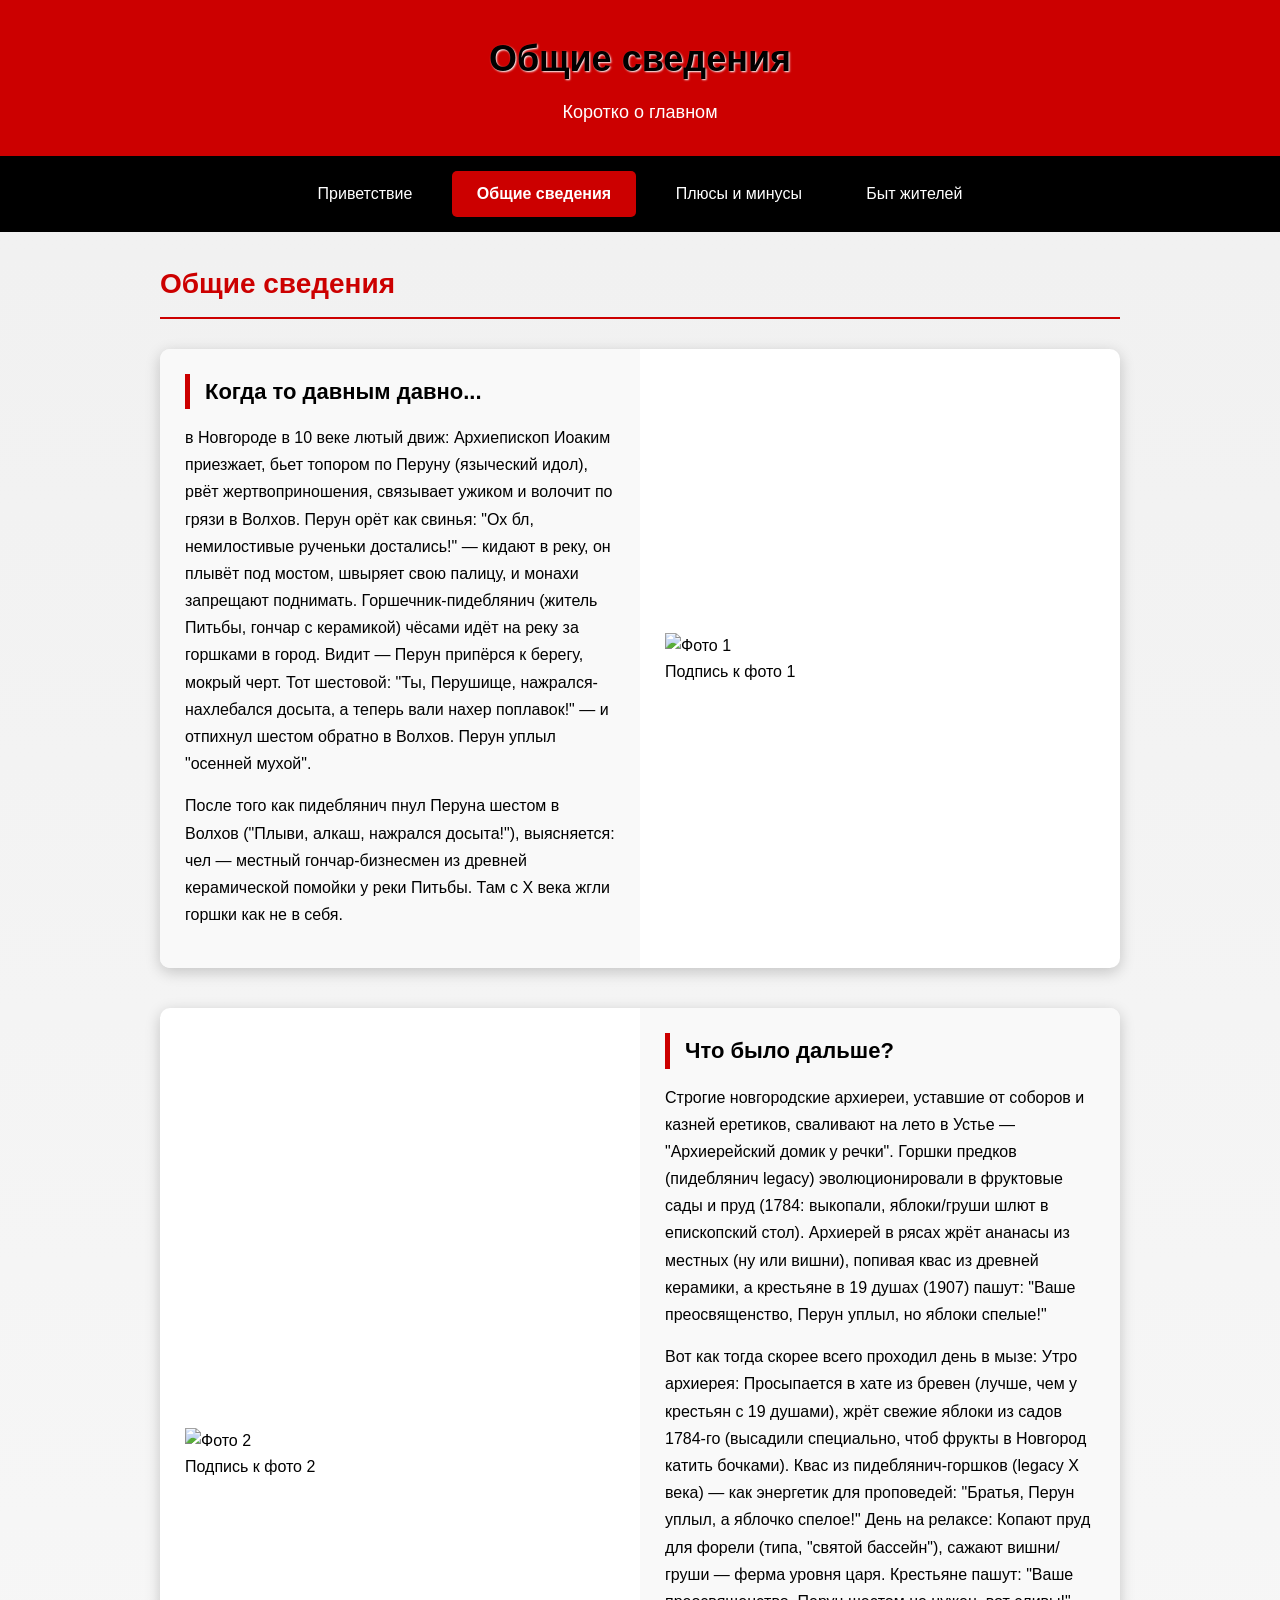
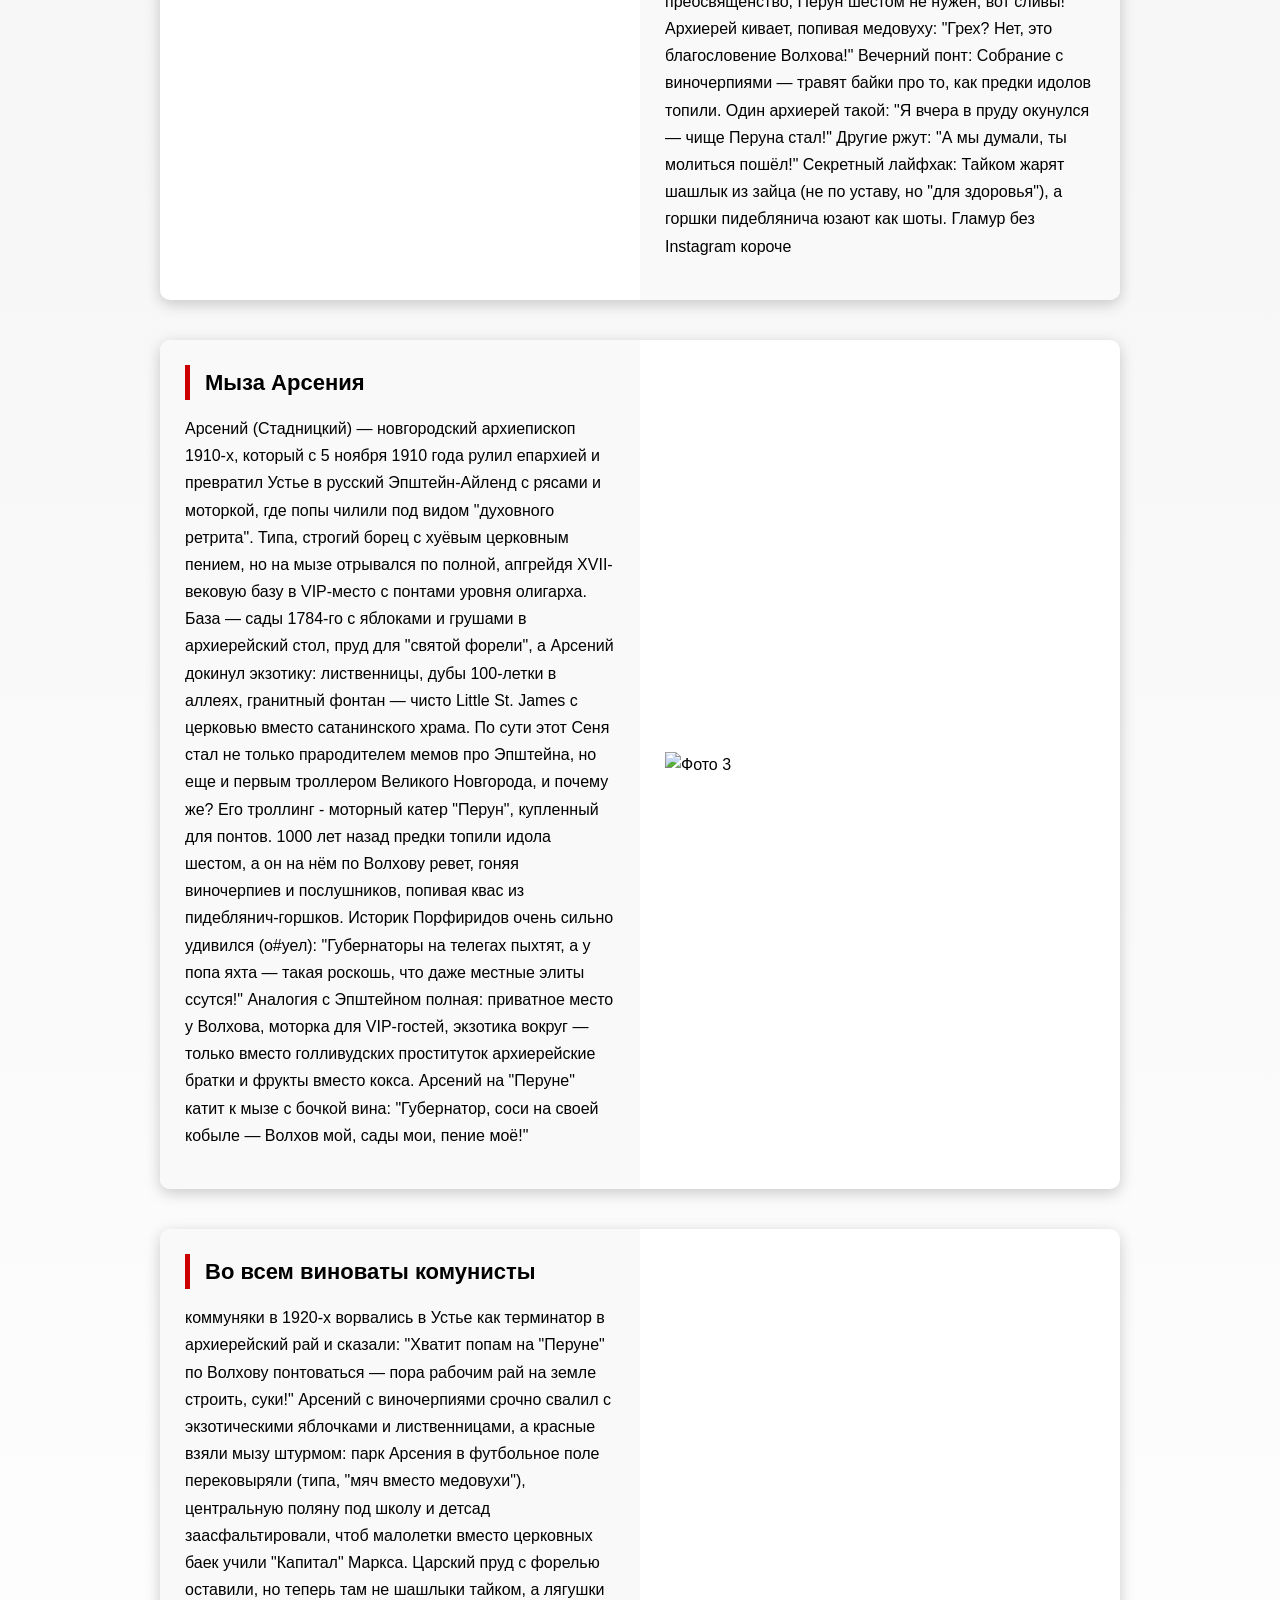
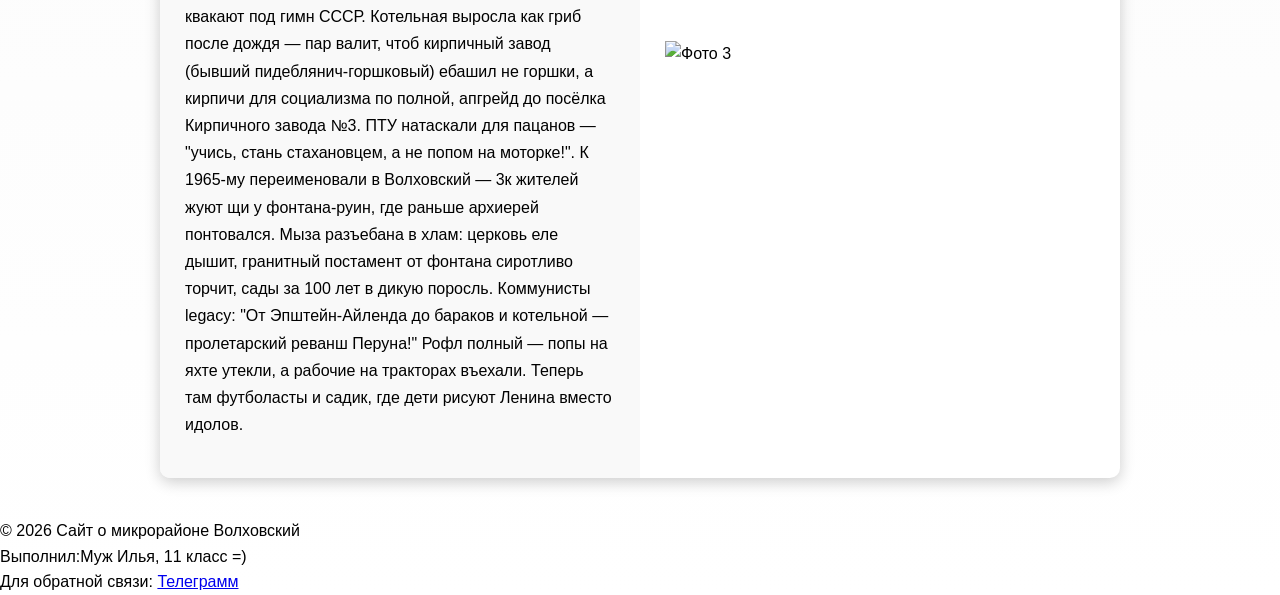
==== page1.html @ 18d4c879 "Update page1.html" ====
<!DOCTYPE html>
<html lang="ru">
<head>
    <meta charset="UTF-8">
    <title>Общие сведения</title>
    <link rel="stylesheet" href="style.css">
</head>
<body>

    <div class="header">
        <h1>Общие сведения</h1>
        <p>Коротко о главном</p>
    </div>


    <div class="nav-menu">
        <a href="index.html">Приветствие</a>
        <a href="page1.html" class="active">Общие сведения</a>
        <a href="page2.html">Плюсы и минусы</a>
        <a href="page3.html">Быт жителей</a>
    </div>

    <div class="content">
        <h2>Общие сведения</h2>
        

        <table class="content-table">
            <tr>
                <td class="text-cell">
                    <h3>Когда то давным давно...</h3>

                    <p>в Новгороде в 10 веке лютый движ: 
                        Архиепископ Иоаким приезжает, бьет топором по Перуну (языческий идол), рвёт жертвоприношения, связывает ужиком и волочит по грязи в Волхов. 
                        Перун орёт как свинья: "Ох бл, немилостивые рученьки достались!" — кидают в реку, он плывёт под мостом, швыряет свою палицу, и монахи запрещают поднимать.
                    
                        Горшечник-пидеблянич (житель Питьбы, гончар с керамикой) чёсами идёт на реку за горшками в город. 
                        Видит — Перун припёрся к берегу, мокрый черт. Тот шестовой: "Ты, Перушище, нажрался-нахлебался досыта, а теперь вали нахер поплавок!" — и отпихнул шестом обратно в Волхов. 
                        Перун уплыл "осенней мухой".</p>
                    
                    <p>После того как пидеблянич пнул Перуна шестом в Волхов ("Плыви, алкаш, нажрался досыта!"), выясняется: чел — местный гончар-бизнесмен из древней керамической помойки у реки Питьбы. 
                        Там с X века жгли горшки как не в себя.</p>
                </td>
                <td class="image-cell">
               
                    <img src="https://via.placeholder.com/400x300" alt="Фото 1">
                    <p class="photo-caption">Подпись к фото 1</p>
                </td>
            </tr>
        </table>

        <table class="content-table">
            <tr>
                <td class="image-cell">
                    <img src="https://via.placeholder.com/400x300" alt="Фото 2">
                    <p class="photo-caption">Подпись к фото 2</p>
                </td>
                <td class="text-cell">
                    <h3>Что было дальше?</h3>
                    <p> Строгие новгородские архиереи, уставшие от соборов и казней еретиков, сваливают на лето в Устье — "Архиерейский домик у речки". 
                        Горшки предков (пидеблянич legacy) эволюционировали в фруктовые сады и пруд (1784: выкопали, яблоки/груши шлют в епископский стол). 
                        Архиерей в рясах жрёт ананасы из местных (ну или вишни), попивая квас из древней керамики, а крестьяне в 19 душах (1907) пашут: "Ваше преосвященство, Перун уплыл, но яблоки спелые!"</p>
                    
                    <p>Вот как тогда скорее всего проходил день в мызе:
                    Утро архиерея: Просыпается в хате из бревен (лучше, чем у крестьян с 19 душами), жрёт свежие яблоки из садов 1784-го (высадили специально, чтоб фрукты в Новгород катить бочками). Квас из пидеблянич-горшков (legacy X века) — как энергетик для проповедей: "Братья, Перун уплыл, а яблочко спелое!"

                    День на релаксе: Копают пруд для форели (типа, "святой бассейн"), сажают вишни/груши — ферма уровня царя. Крестьяне пашут: "Ваше преосвященство, Перун шестом не нужен, вот сливы!" Архиерей кивает, попивая медовуху: "Грех? Нет, это благословение Волхова!"

                    Вечерний понт: Собрание с виночерпиями — травят байки про то, как предки идолов топили. Один архиерей такой: "Я вчера в пруду окунулся — чище Перуна стал!" Другие ржут: "А мы думали, ты молиться пошёл!"

                    Секретный лайфхак: Тайком жарят шашлык из зайца (не по уставу, но "для здоровья"), а горшки пидеблянича юзают как шоты. Гламур без Instagram короче</p>
                </td>
            </tr>
        </table>

        <table class="content-table">
            <tr>
                <td class="text-cell">
                    <h3>Мыза Арсения</h3>
                    <p>Арсений (Стадницкий) — новгородский архиепископ 1910-х, который с 5 ноября 1910 года рулил епархией и превратил Устье в русский Эпштейн-Айленд с рясами и моторкой, где попы чилили под видом "духовного ретрита".
                     Типа, строгий борец с хуёвым церковным пением, но на мызе отрывался по полной, апгрейдя XVII-вековую базу в VIP-место с понтами уровня олигарха. 
                        
                    База — сады 1784-го с яблоками и грушами в архиерейский стол, пруд для "святой форели", а Арсений докинул экзотику: лиственницы, дубы 100-летки в аллеях, гранитный фонтан — чисто Little St. James с церковью вместо сатанинского храма.

                    По сути этот Сеня стал не только прародителем мемов про Эпштейна, но еще и первым троллером Великого Новгорода, и почему же?
                        Его троллинг - моторный катер "Перун", купленный для понтов.
                        1000 лет назад предки топили идола шестом, а он на нём по Волхову ревет, гоняя виночерпиев и послушников, попивая квас из пидеблянич-горшков. 
                        Историк Порфиридов очень сильно удивился (о#уел): "Губернаторы на телегах пыхтят, а у попа яхта — такая роскошь, что даже местные элиты ссутся!"

                        Аналогия с Эпштейном полная: приватное место у Волхова, моторка для VIP-гостей, экзотика вокруг — только вместо голливудских проституток архиерейские братки и фрукты вместо кокса. 
                        Арсений на "Перуне" катит к мызе с бочкой вина: "Губернатор, соси на своей кобыле — Волхов мой, сады мои, пение моё!" 
                    </p>
                </td>
                <td class="image-cell">
                    <img src="https://via.placeholder.com/400x300" alt="Фото 3">
                </td>
            </tr>
        </table>

         <table class="content-table">
            <tr>
                <td class="text-cell">
                    <h3>Во всем виноваты комунисты</h3>
                    <p> коммуняки в 1920-х ворвались в Устье как терминатор в архиерейский рай и сказали: "Хватит попам на "Перуне" по Волхову понтоваться — пора рабочим рай на земле строить, суки!"
                        Арсений с виночерпиями срочно свалил с экзотическими яблочками и лиственницами, а красные взяли мызу штурмом: парк Арсения в футбольное поле перековыряли (типа, "мяч вместо медовухи"), центральную поляну под школу и детсад заасфальтировали, чтоб малолетки вместо церковных баек учили "Капитал" Маркса. 
                        Царский пруд с форелью оставили, но теперь там не шашлыки тайком, а лягушки квакают под гимн СССР. Котельная выросла как гриб после дождя — пар валит, чтоб кирпичный завод (бывший пидеблянич-горшковый) ебашил не горшки, а кирпичи для социализма по полной, апгрейд до посёлка Кирпичного завода №3. ПТУ натаскали для пацанов — "учись, стань стахановцем, а не попом на моторке!". 
                        К 1965-му переименовали в Волховский — 3к жителей жуют щи у фонтана-руин, где раньше архиерей понтовался.
                        Мыза разъебана в хлам: церковь еле дышит, гранитный постамент от фонтана сиротливо торчит, сады за 100 лет в дикую поросль. Коммунисты legacy: "От Эпштейн-Айленда до бараков и котельной — пролетарский реванш Перуна!" Рофл полный — попы на яхте утекли, а рабочие на тракторах въехали. Теперь там футболасты и садик, где дети рисуют Ленина вместо идолов. </p>
                </td>
                <td class="image-cell">
                    <img src="https://via.placeholder.com/400x300" alt="Фото 3">
                </td>
            </tr>
        </table>
    </div>

    <div class="footer">
        <p>© 2026 Сайт о микрорайоне Волховский</p>
        <p>Выполнил:Муж Илья, 11 класс =)</p>
        <p>Для обратной связи: <a href=http://t.me/thugcaine53> Телеграмм </a></p>
    </div>
</body>
</html>
---- style.css ----
* {
    margin: 0;
    padding: 0;
    box-sizing: border-box;
}

body {
    font-family: Arial, sans-serif;
    line-height: 1.6;

    background: linear-gradient(to bottom, #f0f0f0, #ffffff);
    color: #000000; 
}


.header {
    background: #cc0000; 
    color: #ffffff; 
    text-align: center;
    padding: 30px 20px;
    box-shadow: 0 2px 10px rgba(0, 0, 0, 0.3);
}

.header h1 {
    color: #000000; 
    font-size: 36px;
    margin-bottom: 10px;
    text-shadow: 1px 1px 2px #ffffff;
}

.header p {
    color: #ffffff; 
    font-size: 18px;
}


.nav-menu {
    background: #000000; 
    text-align: center;
    padding: 15px 0;
    position: sticky;
    top: 0;
    z-index: 100;
}

.nav-menu a {
    color: #ffffff; 
    text-decoration: none;
    padding: 10px 25px;
    margin: 0 5px;
    border-radius: 5px;
    transition: 0.3s;
    display: inline-block;
}

.nav-menu a:hover {
    background: #cc0000; 
}

.nav-menu a.active {
    background: #cc0000; 
    color: #ffffff;
    font-weight: bold;
}


.content {
    max-width: 1000px;
    margin: 30px auto;
    padding: 0 20px;
}

.content h2 {
    color: #cc0000; 
    margin-bottom: 30px;
    border-bottom: 2px solid #cc0000; 
    padding-bottom: 10px;
    font-size: 28px;
}


.content-table {
    width: 100%;
    border-collapse: collapse;
    margin-bottom: 40px;
    background: #ffffff; 
    border-radius: 10px;
    overflow: hidden;
    box-shadow: 0 4px 15px rgba(0, 0, 0, 0.2);
}

.content-table td {
    padding: 25px;
    vertical-align: middle;
}

.text-cell {
    width: 50%;
    background: #f9f9f9; 
}

.text-cell h3 {
    color: #000000; 
    margin-bottom: 15px;
    font-size: 22px;
    border-left: 5px solid #cc0000; 
    padding-left: 15px;
}

.text-cell p {
    margin-bottom: 15px;
    line-height: 1.7;
    color: #000000;
}

.text-cell ul {
    margin-left: 25px;
    margin-top: 10px;
}

.text-cell li {
    margin-bottom: 8px;
    color: #000000;
}

.text-cell a {
    color: #cc0000; 
    text-decoration: none;
    font-weight: bold;
}

.text-cell a:hover {
    text-decoration: underline;
    color: #990000; 

.image-cell {
    width: 50%;
    text-align: center;
    background: #ffffff;
}

.image-cell img {
    max-width: 100%;
    height: auto;
    border-radius: 8px;
    box-shadow: 0 4px 10px rgba(0, 0, 0, 0.3);
    border: 2px solid #cc0000; 
}

.photo-caption {
    margin-top: 10px;
    font-style: italic;
    color: #333333; 
    font-size: 14px;
}

.footer {
    background: #000000; 
    color: #ffffff; 
    text-align: center;
    padding: 25px;
    margin-top: 50px;
}

.footer p {
    margin: 5px 0;
    opacity: 0.9;
}

.button {
    display: inline-block;
    background: #cc0000;
    color: #ffffff;
    padding: 10px 20px;
    border-radius: 5px;
    text-decoration: none;
    border: 2px solid #cc0000;
}

.button:hover {
    background: #990000;
    border-color: #990000;
}

@media (max-width: 768px) {
    .content-table, 
    .content-table tr, 
    .content-table td {
        display: block;
        width: 100%;
    }
    
    .text-cell, .image-cell {
        width: 100%;
    }
    
    .nav-menu a {
        display: block;
        margin: 5px 0;
    }
    
    .header h1 {
        font-size: 28px;
    }
}
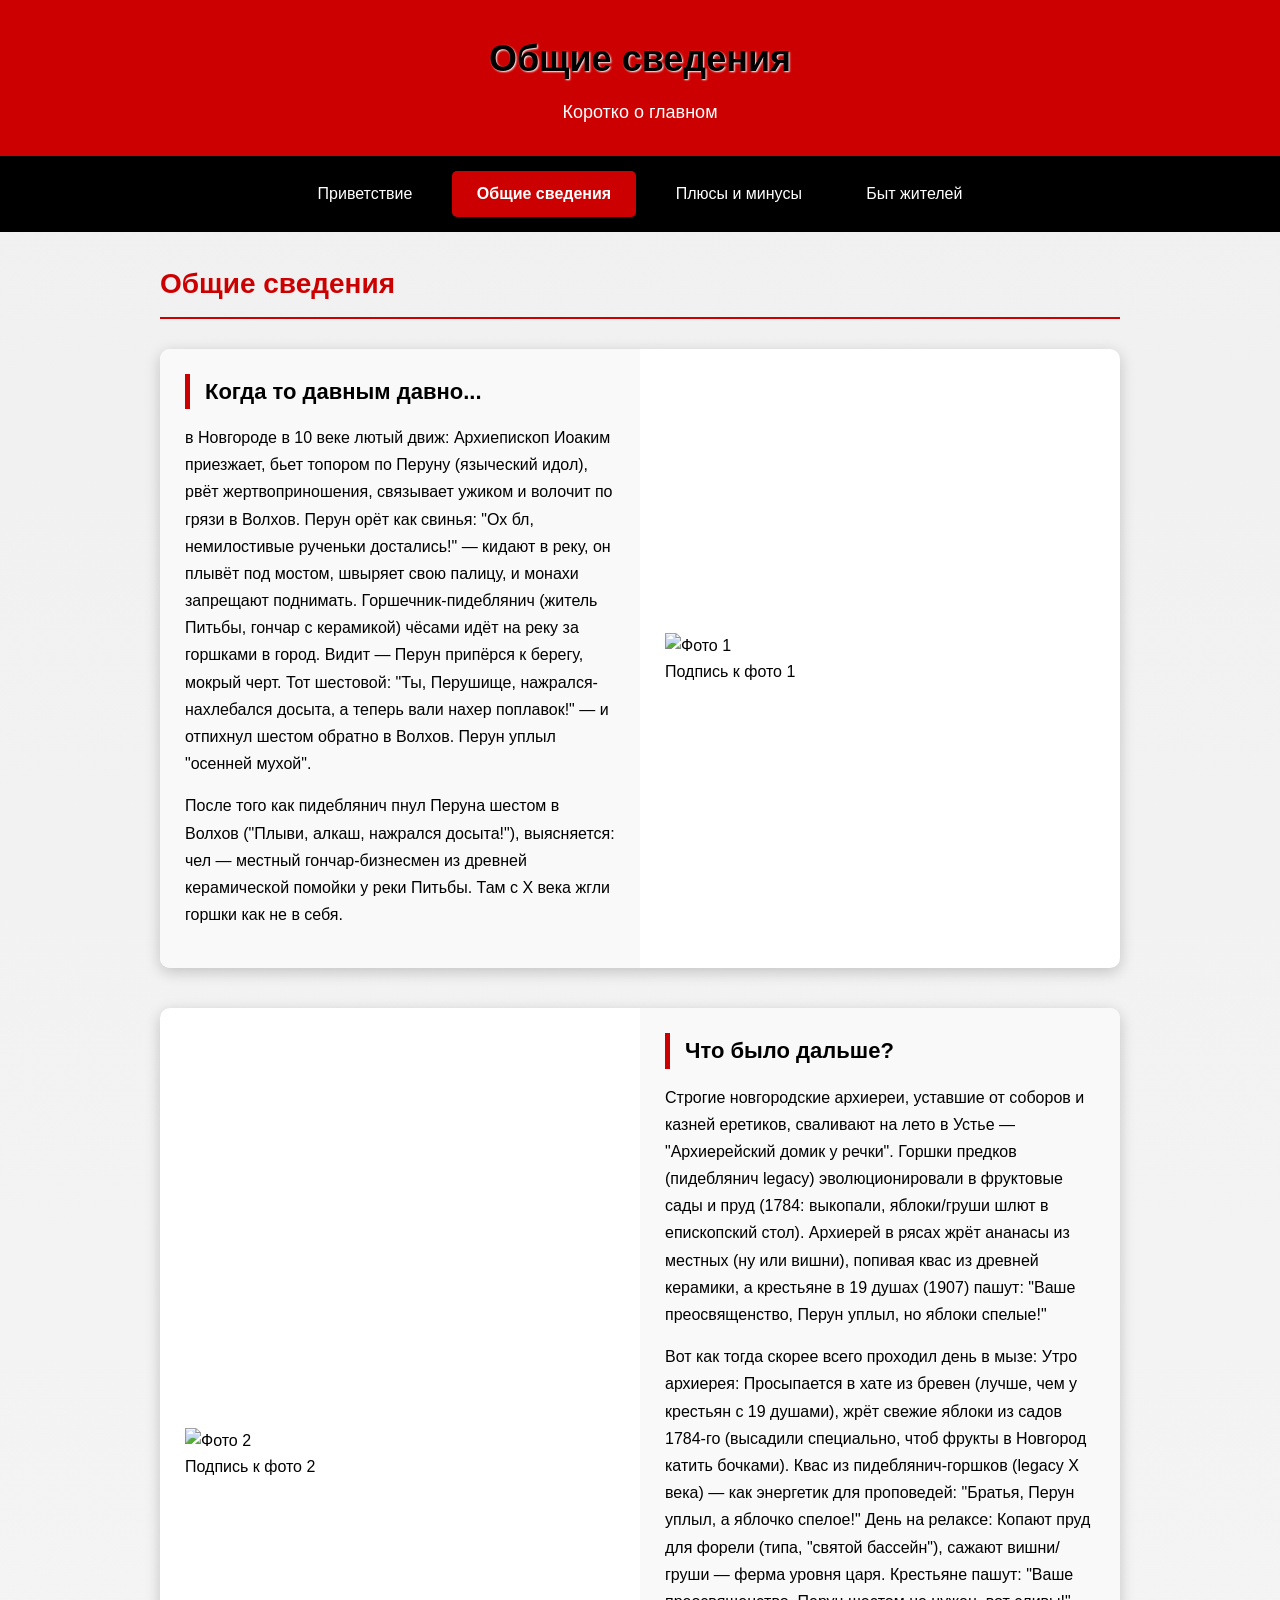
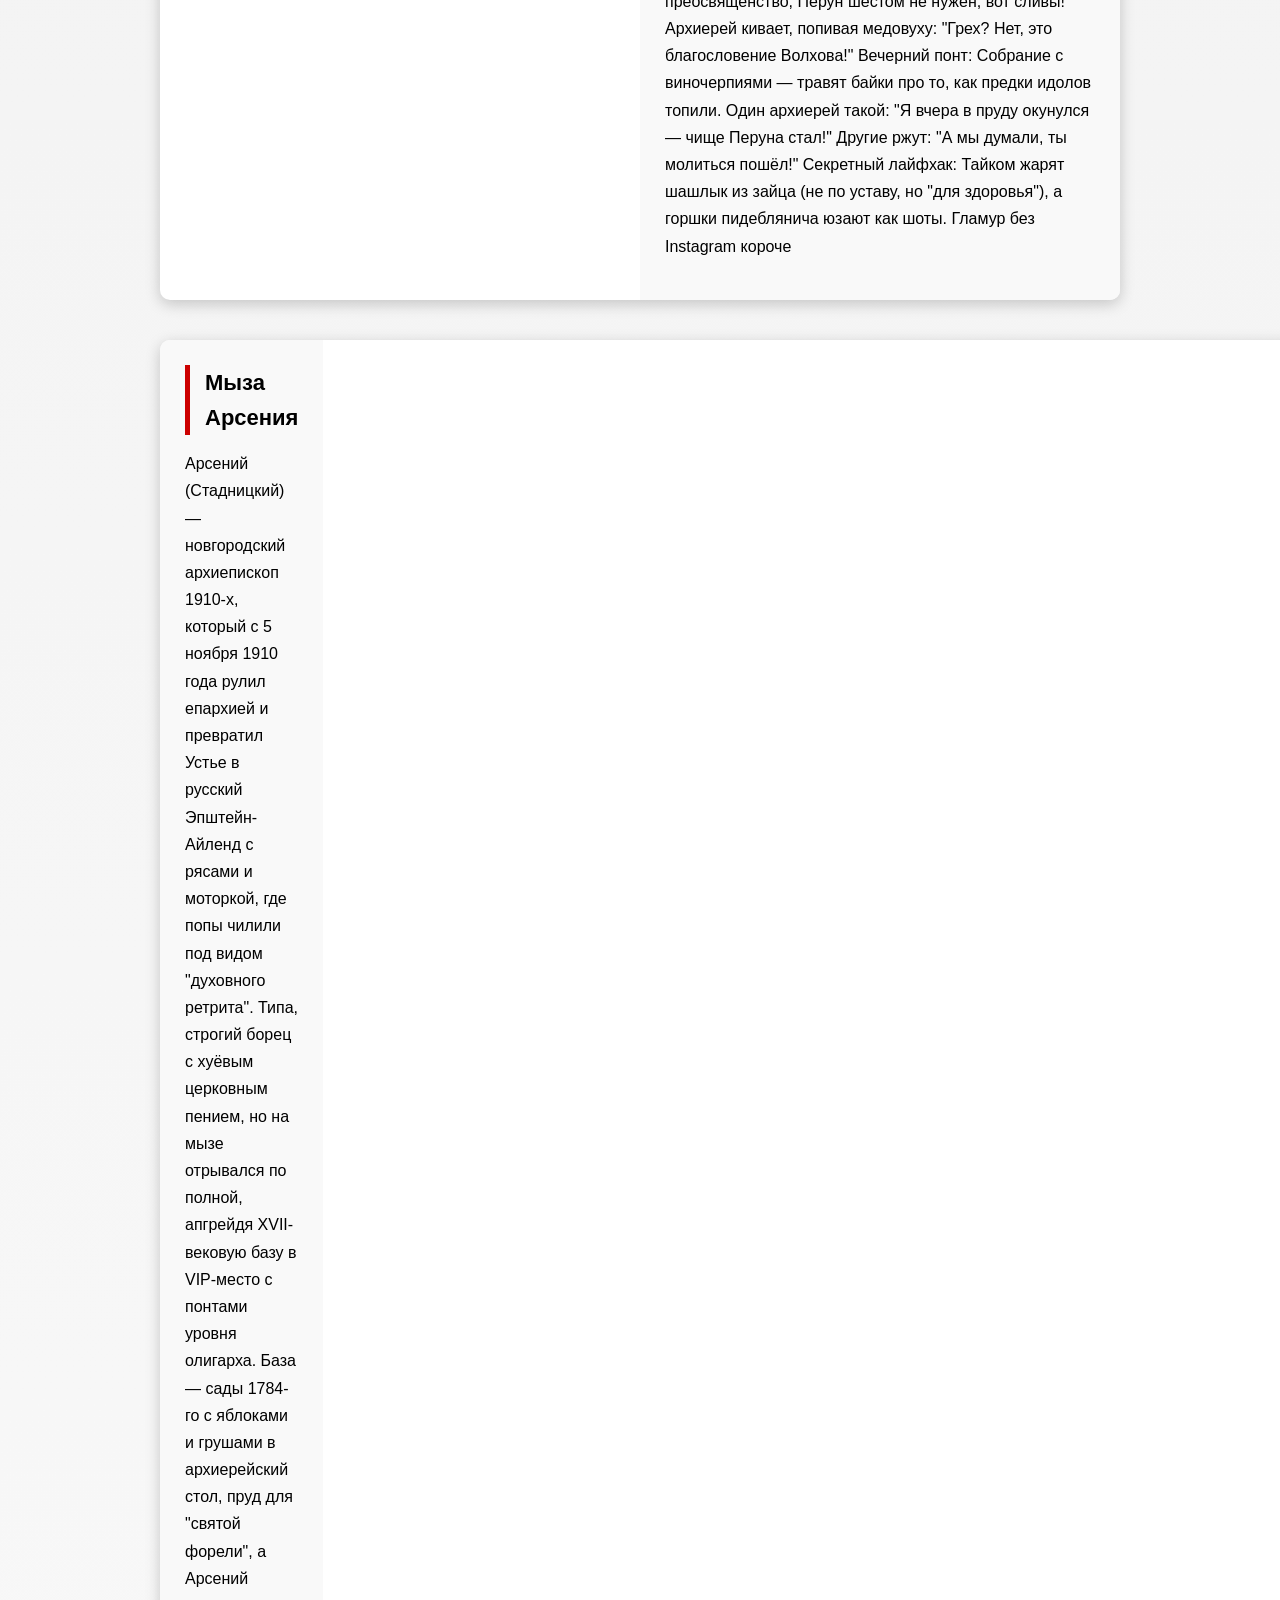
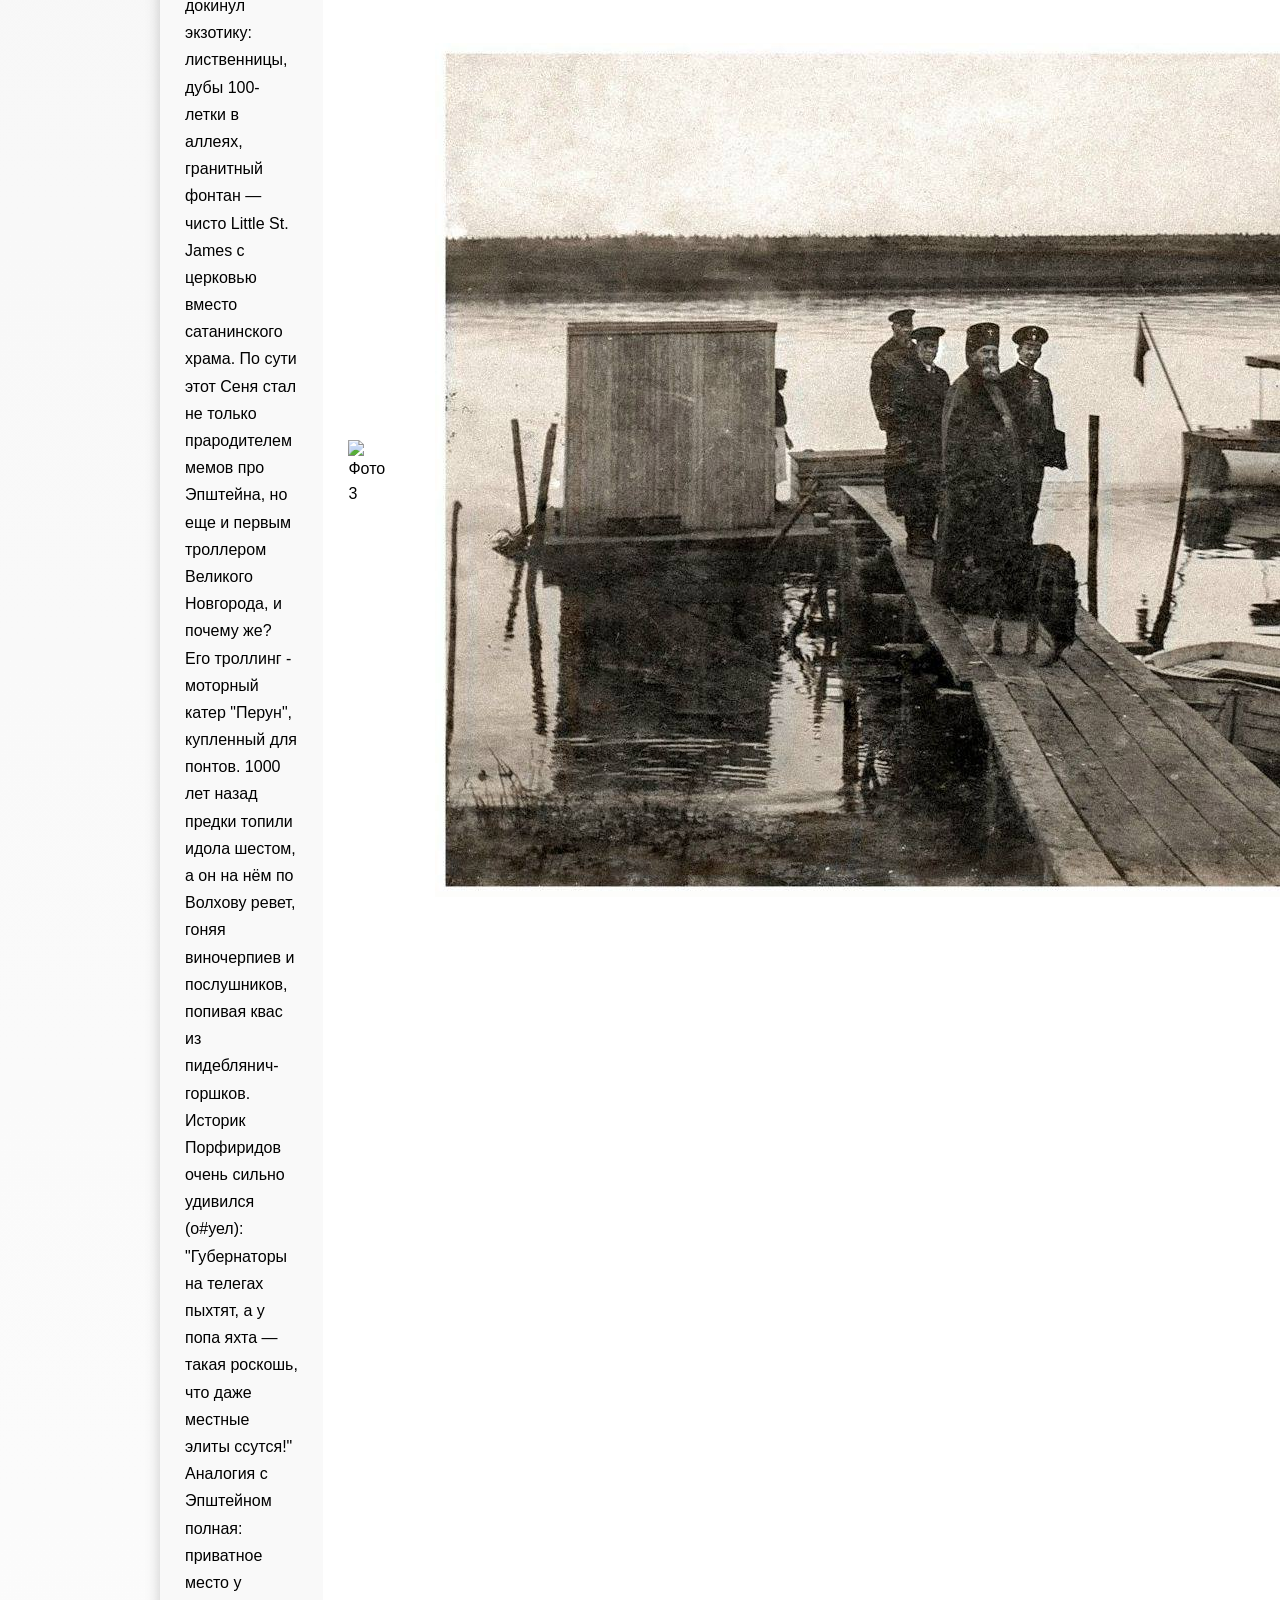
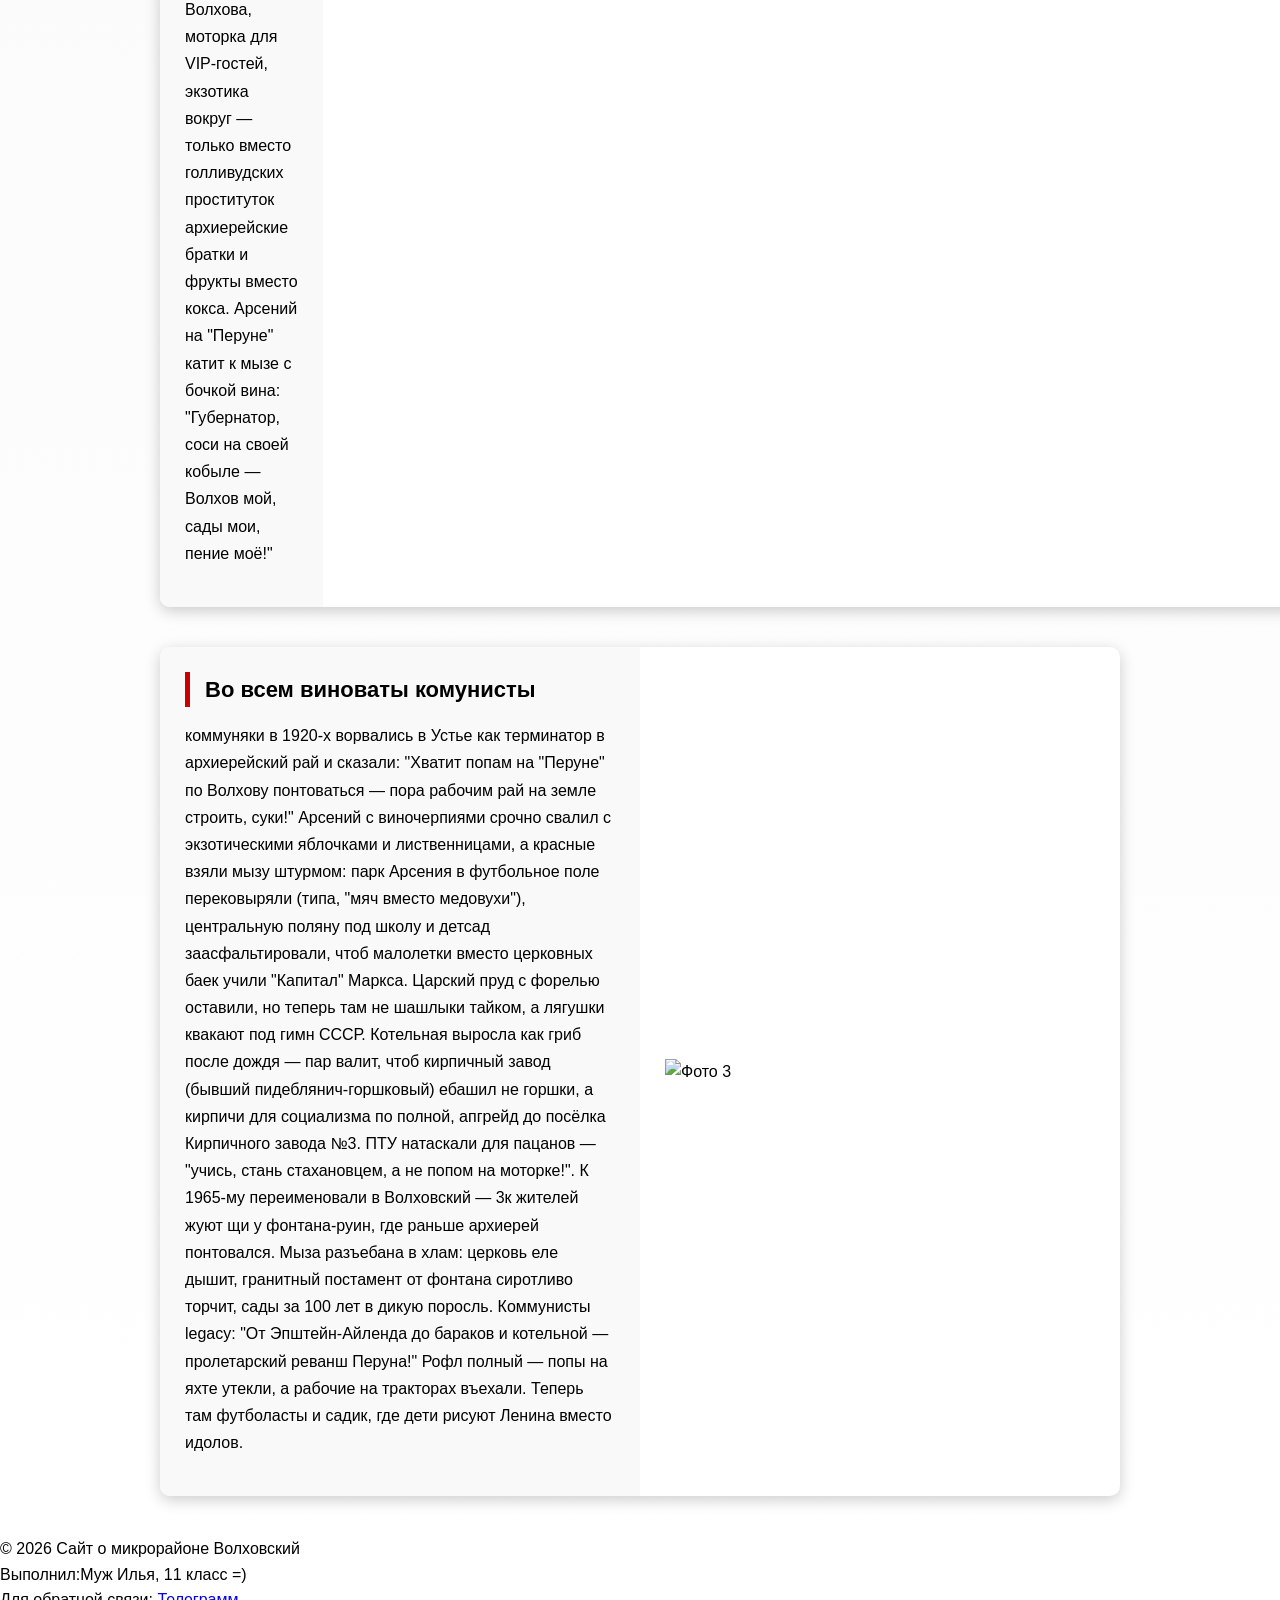
==== commit e1bad736: "Update page1.html" ====
--- a/page1.html
+++ b/page1.html
@@ -91,7 +91,11 @@
                     </p>
                 </td>
                 <td class="image-cell">
-                    <img src="https://via.placeholder.com/400x300" alt="Фото 3">
+                    <img src="govno/boat.jpg" alt="Фото 3">
+                </td>
+
+                <td class="image-cell">
+                    <img src="images/boat.jpg" alt="Фото 3">
                 </td>
             </tr>
         </table>
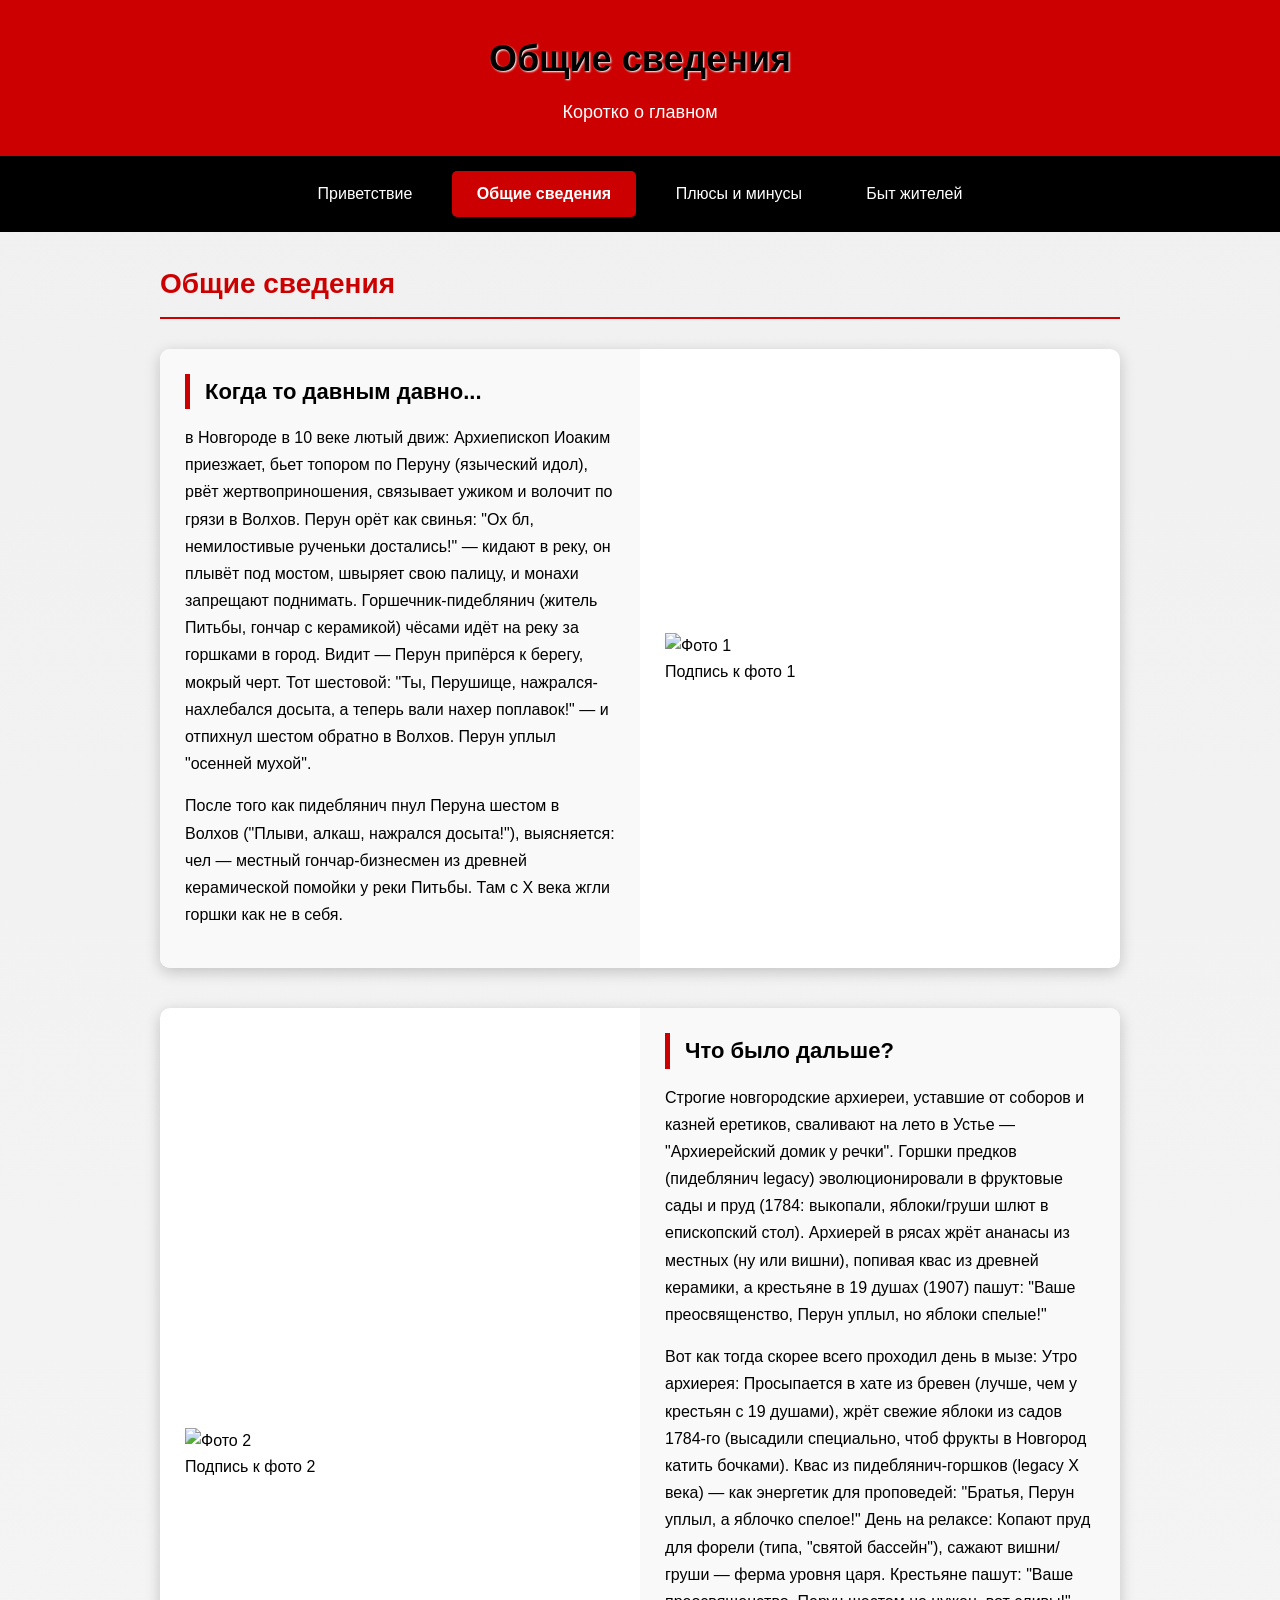
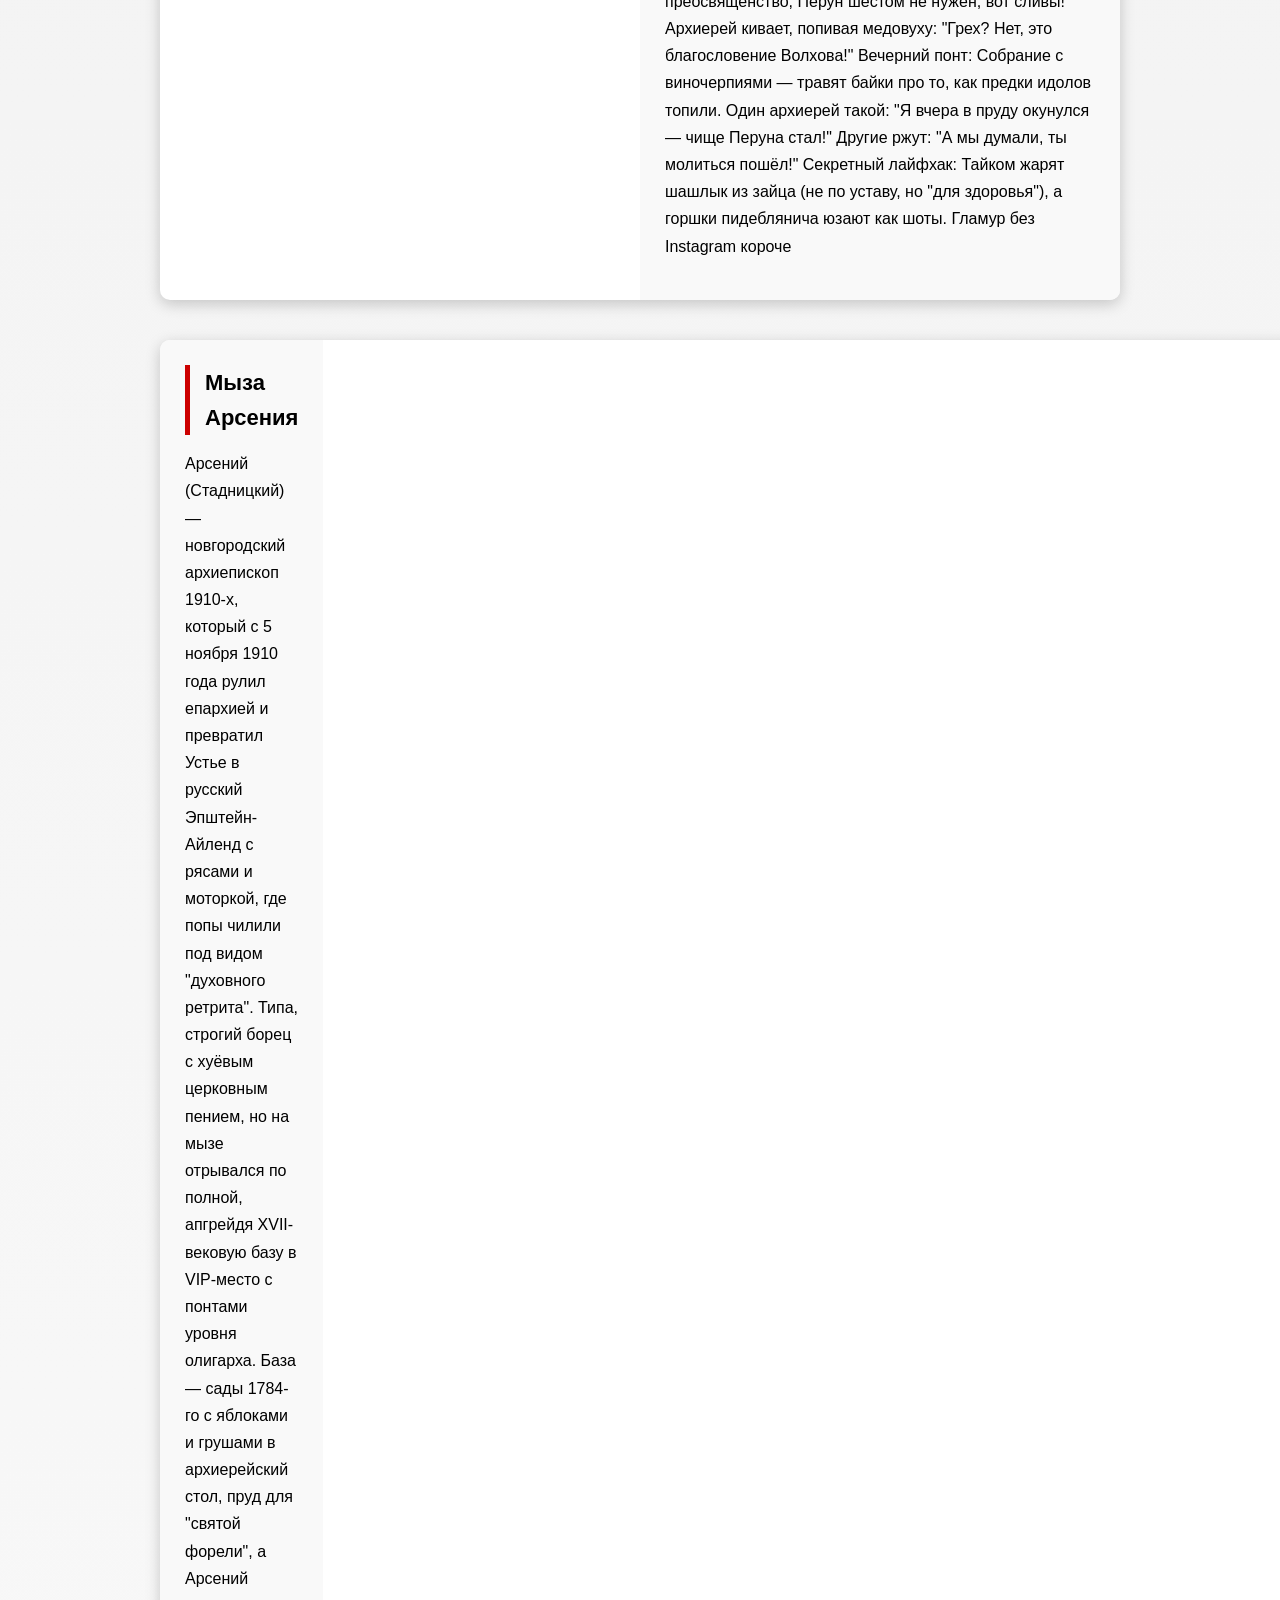
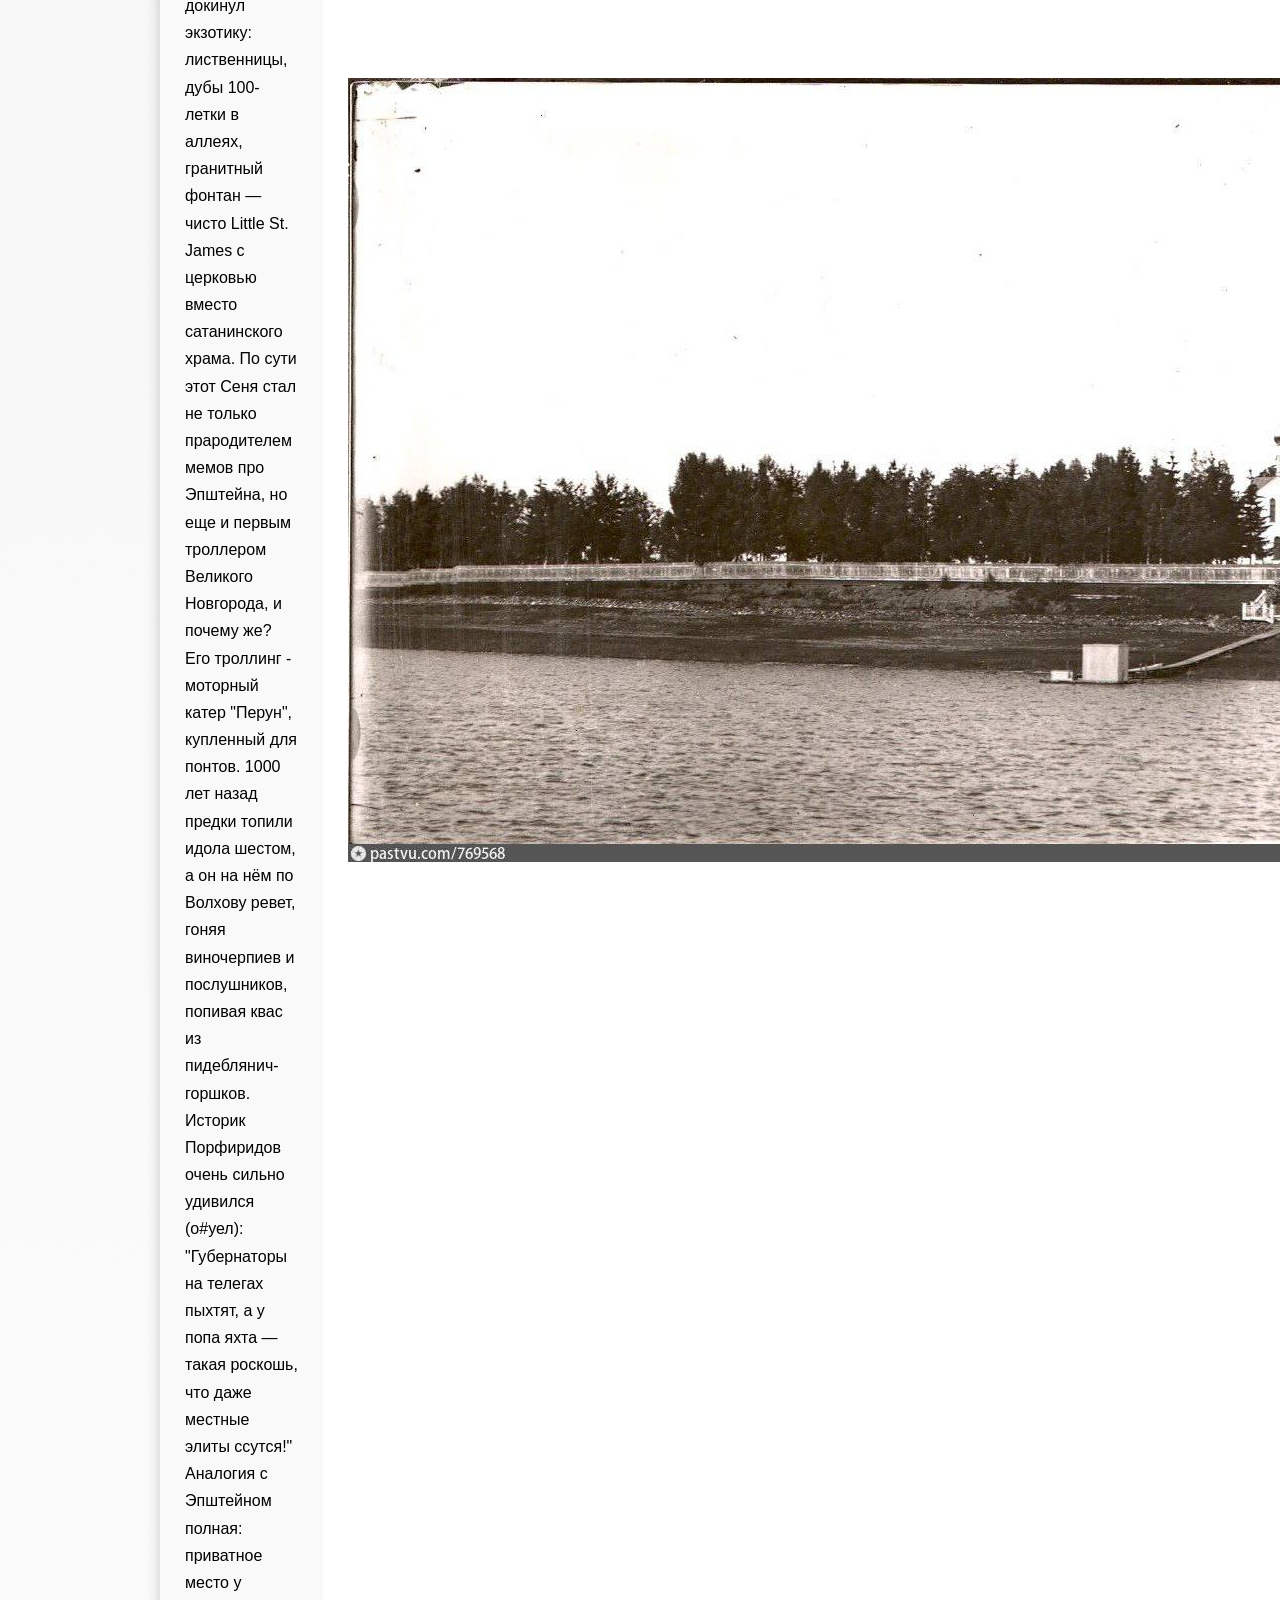
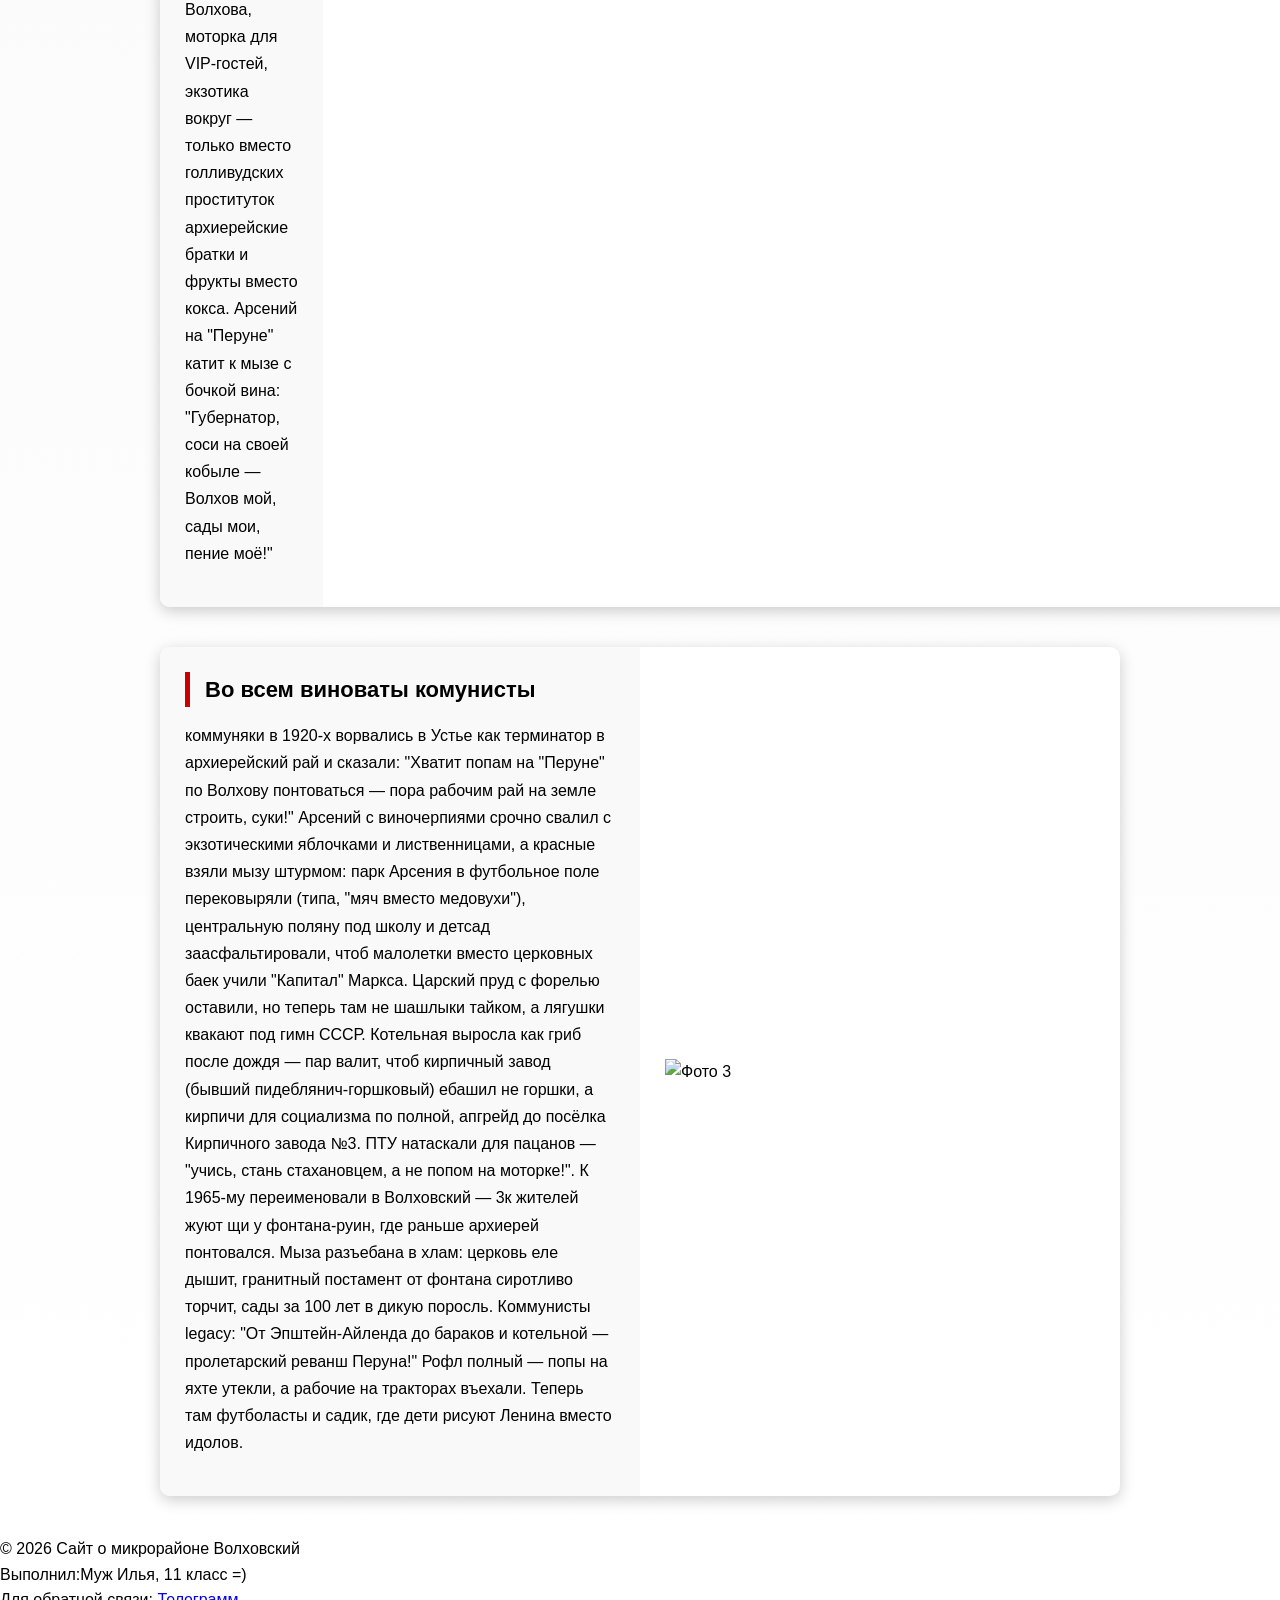
==== commit 31082905: "Update page1.html" ====
--- a/page1.html
+++ b/page1.html
@@ -91,7 +91,7 @@
                     </p>
                 </td>
                 <td class="image-cell">
-                    <img src="govno/boat.jpg" alt="Фото 3">
+                    <img src="images/govno.jpg" alt="Фото 3">
                 </td>
 
                 <td class="image-cell">
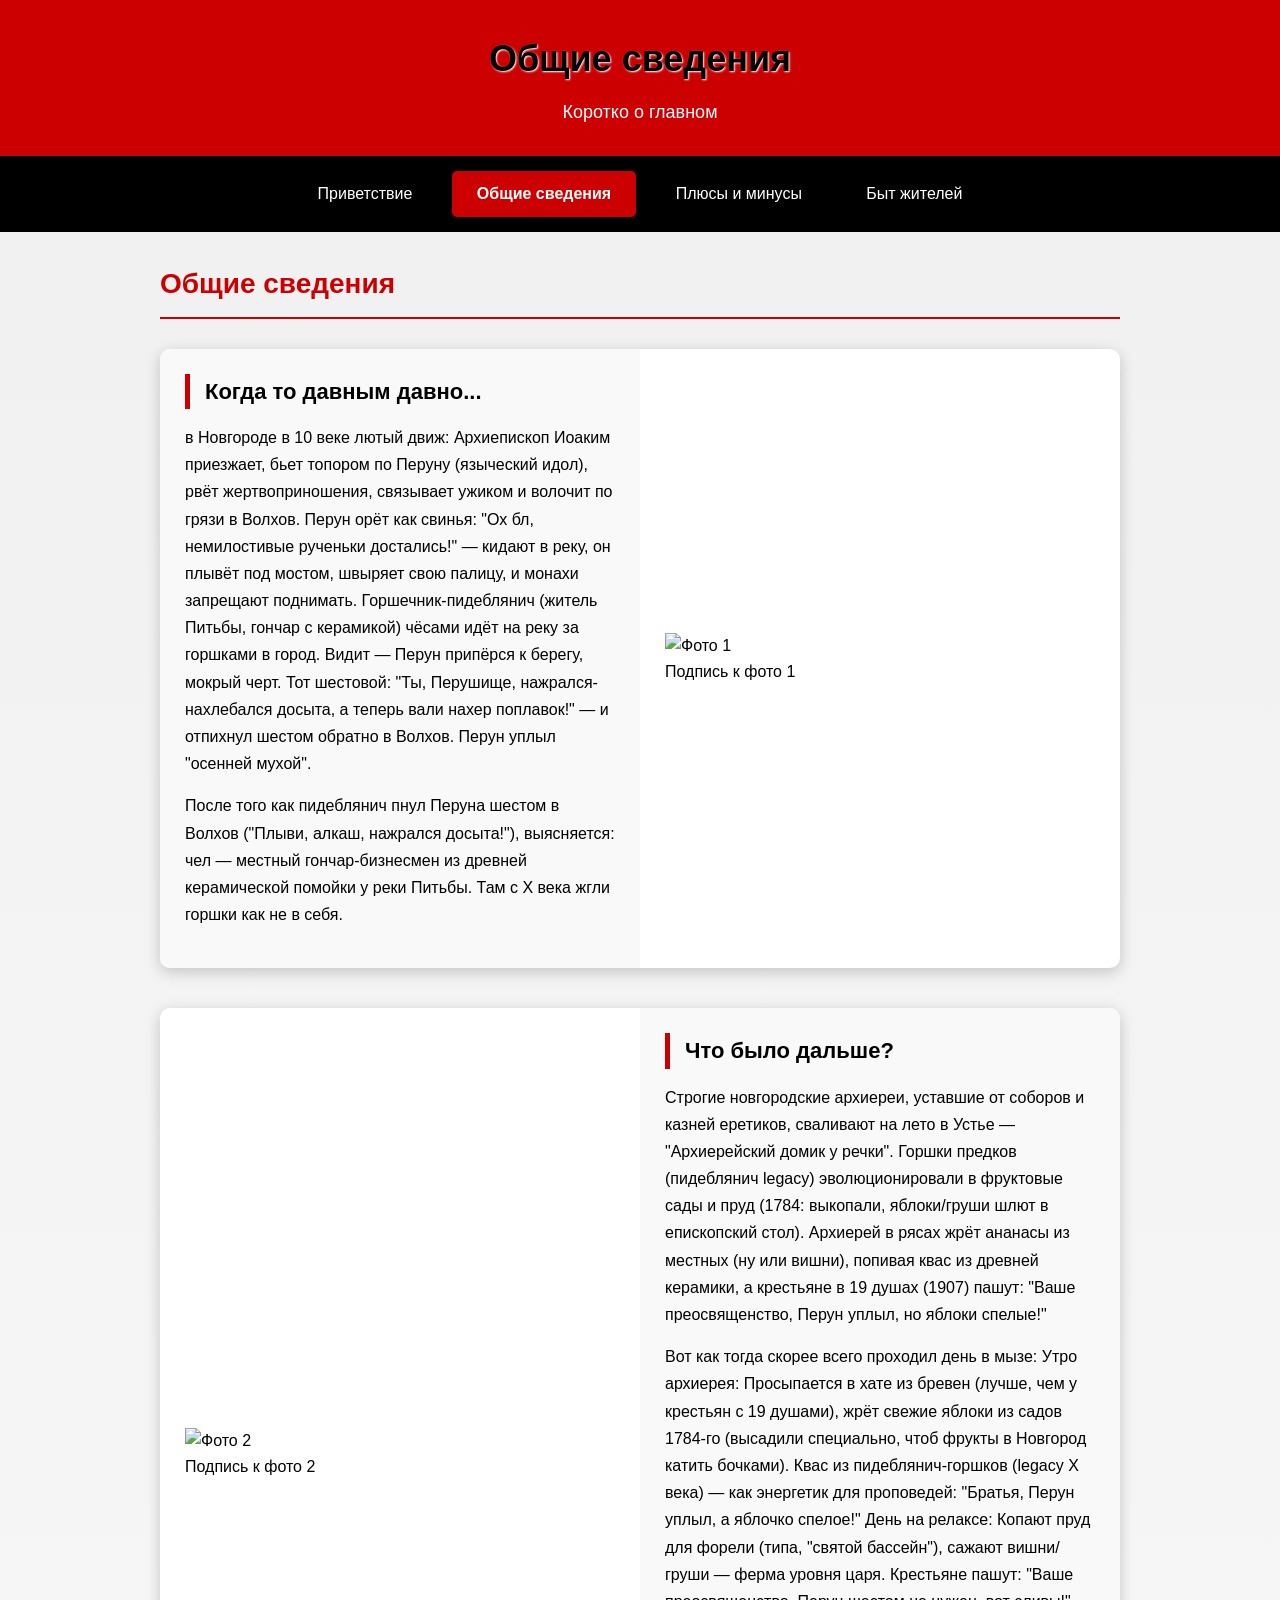
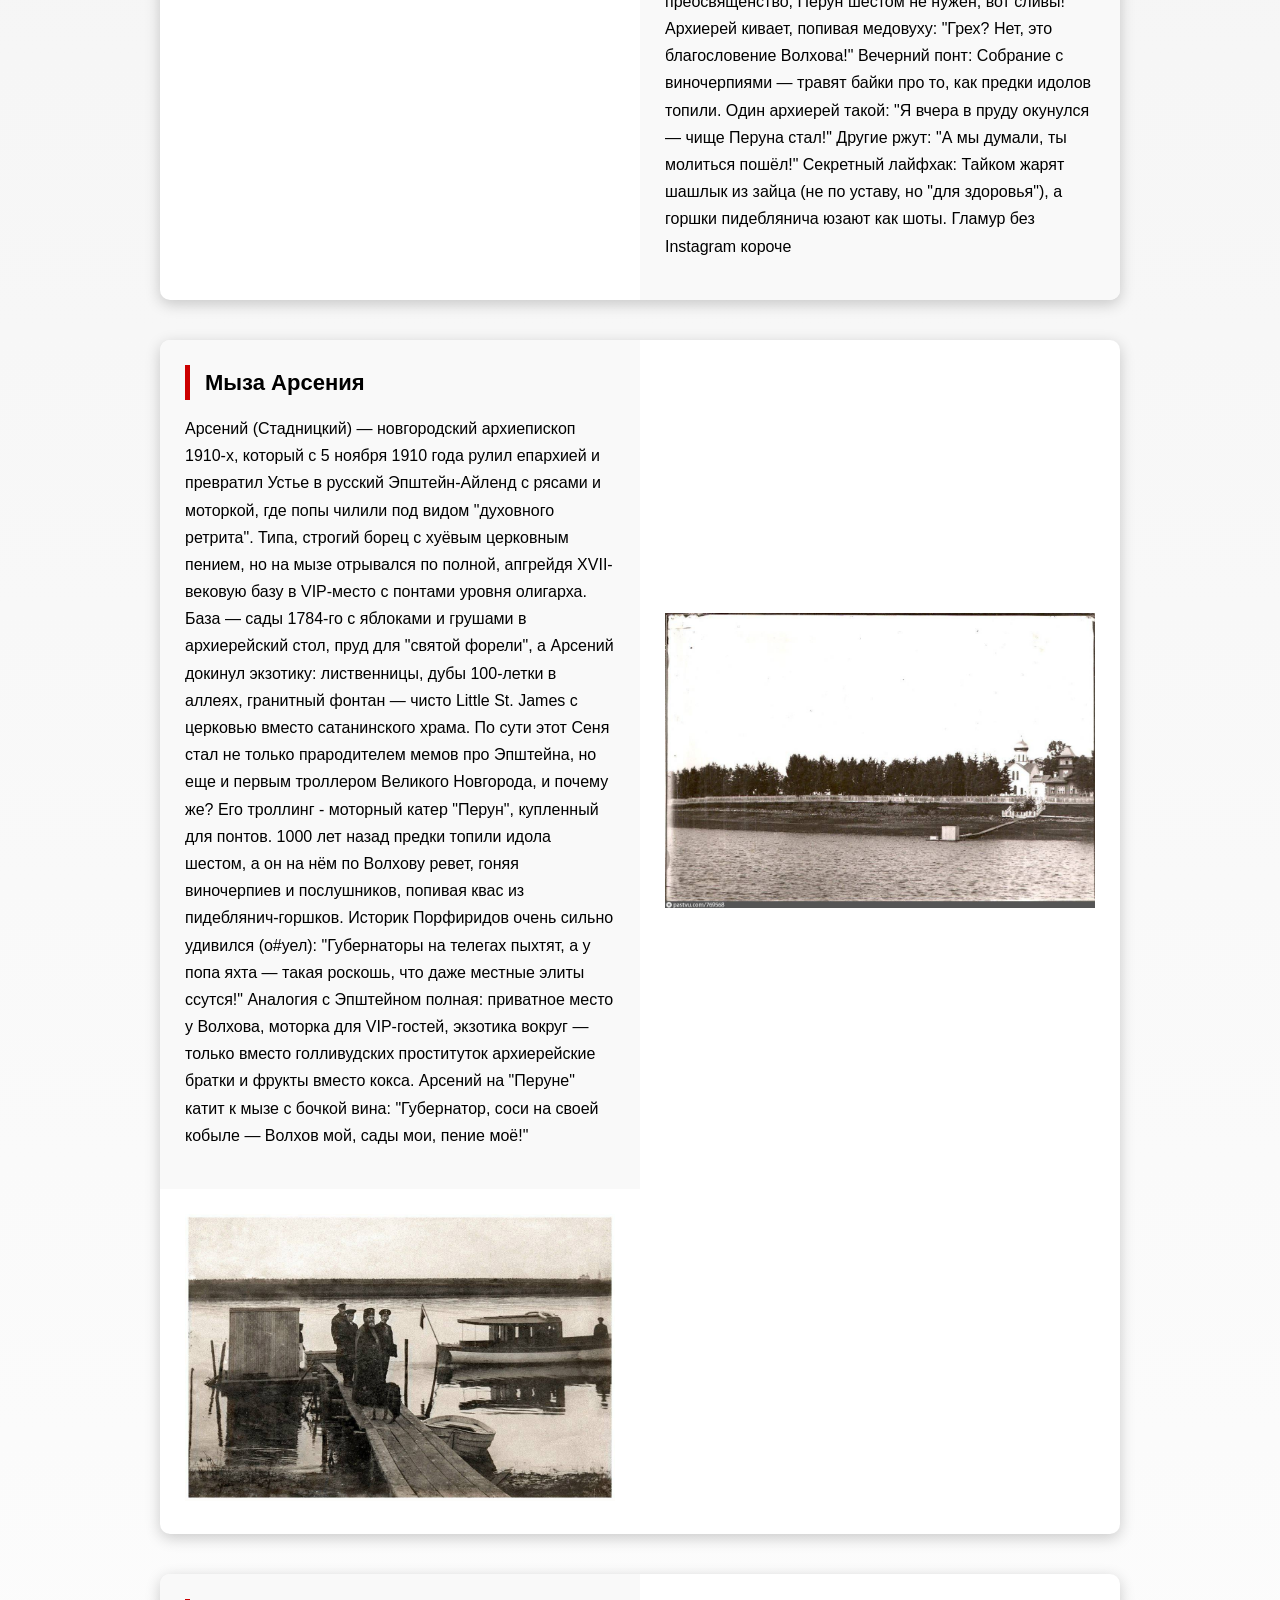
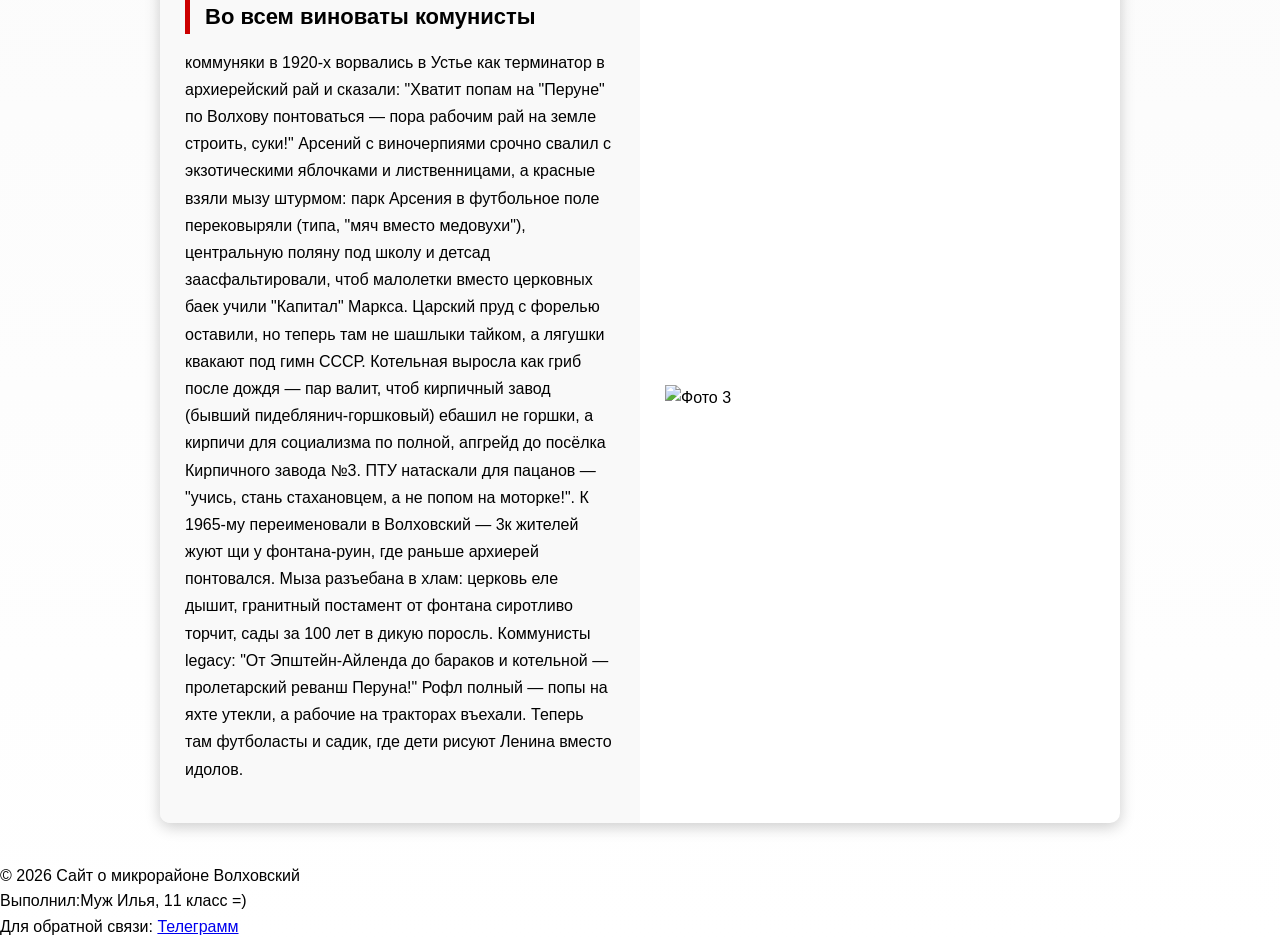
==== commit d4a7a31a: "Update page1.html" ====
--- a/page1.html
+++ b/page1.html
@@ -93,8 +93,9 @@
                 <td class="image-cell">
                     <img src="images/govno.jpg" alt="Фото 3">
                 </td>
-
-                <td class="image-cell">
+            </tr>
+            <tr>
+                 <td class="image-cell">
                     <img src="images/boat.jpg" alt="Фото 3">
                 </td>
             </tr>
--- a/style.css
+++ b/style.css
@@ -15,7 +15,13 @@
     color: #000000; 
 }
 
-
+.image-cell img {
+    max-width: 100%;    
+    height: auto;       
+    width: 100%;        
+    max-height: 400px;  
+    object-fit: cover;  
+}
 .header {
     background: #cc0000; 
     color: #ffffff; 
@@ -211,3 +217,4 @@
 
 
 
+
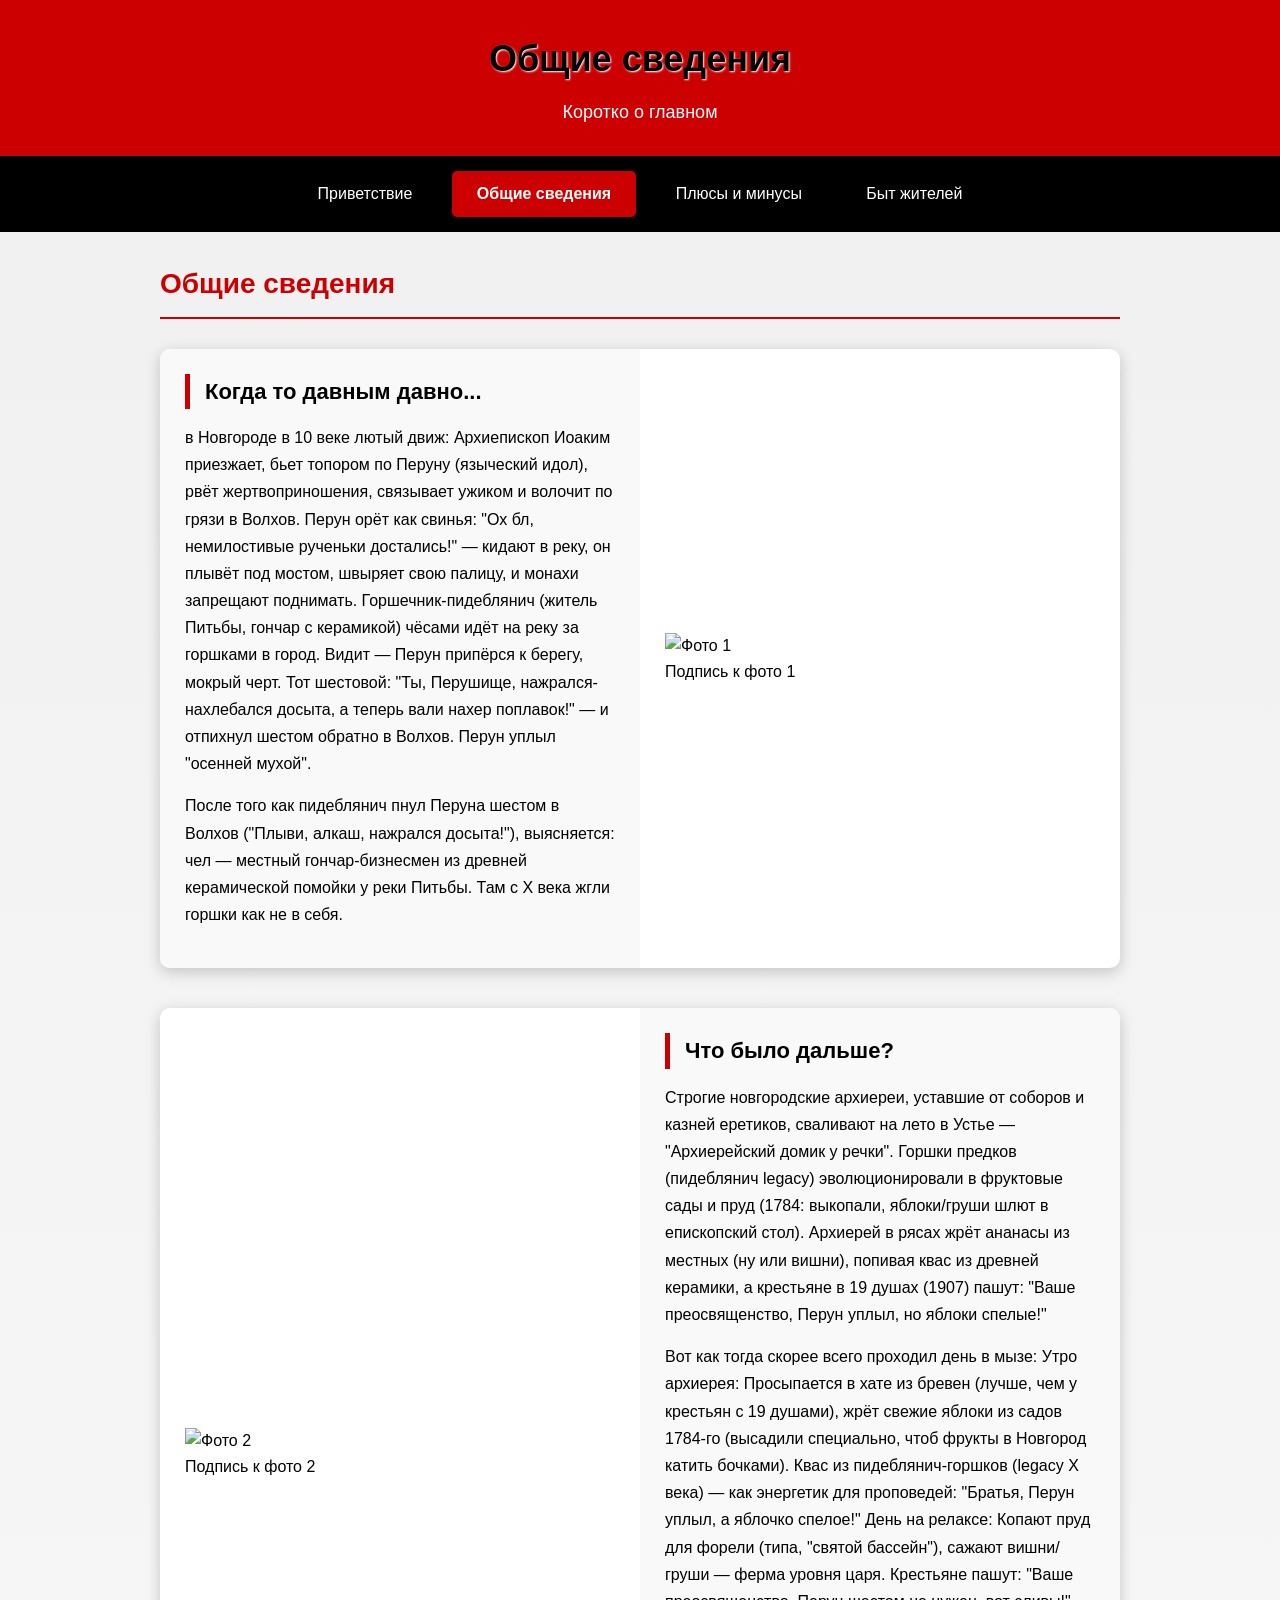
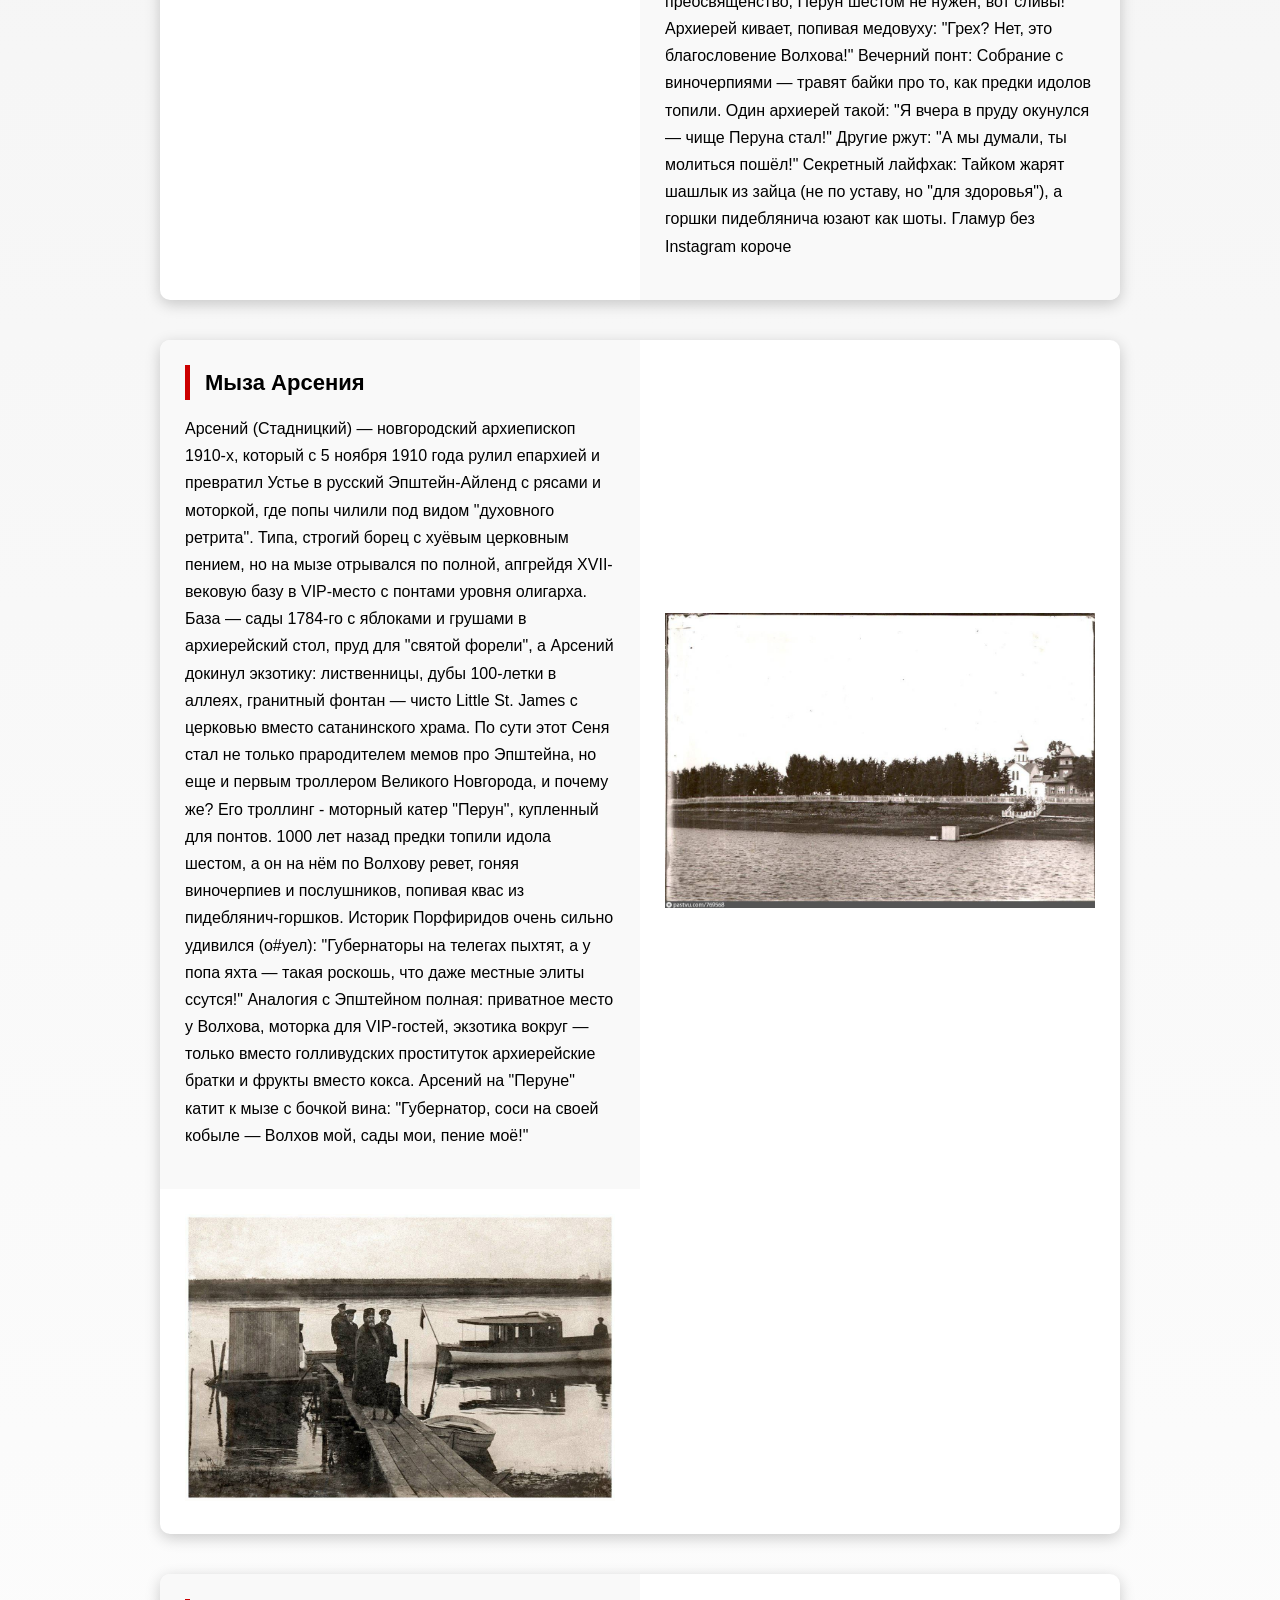
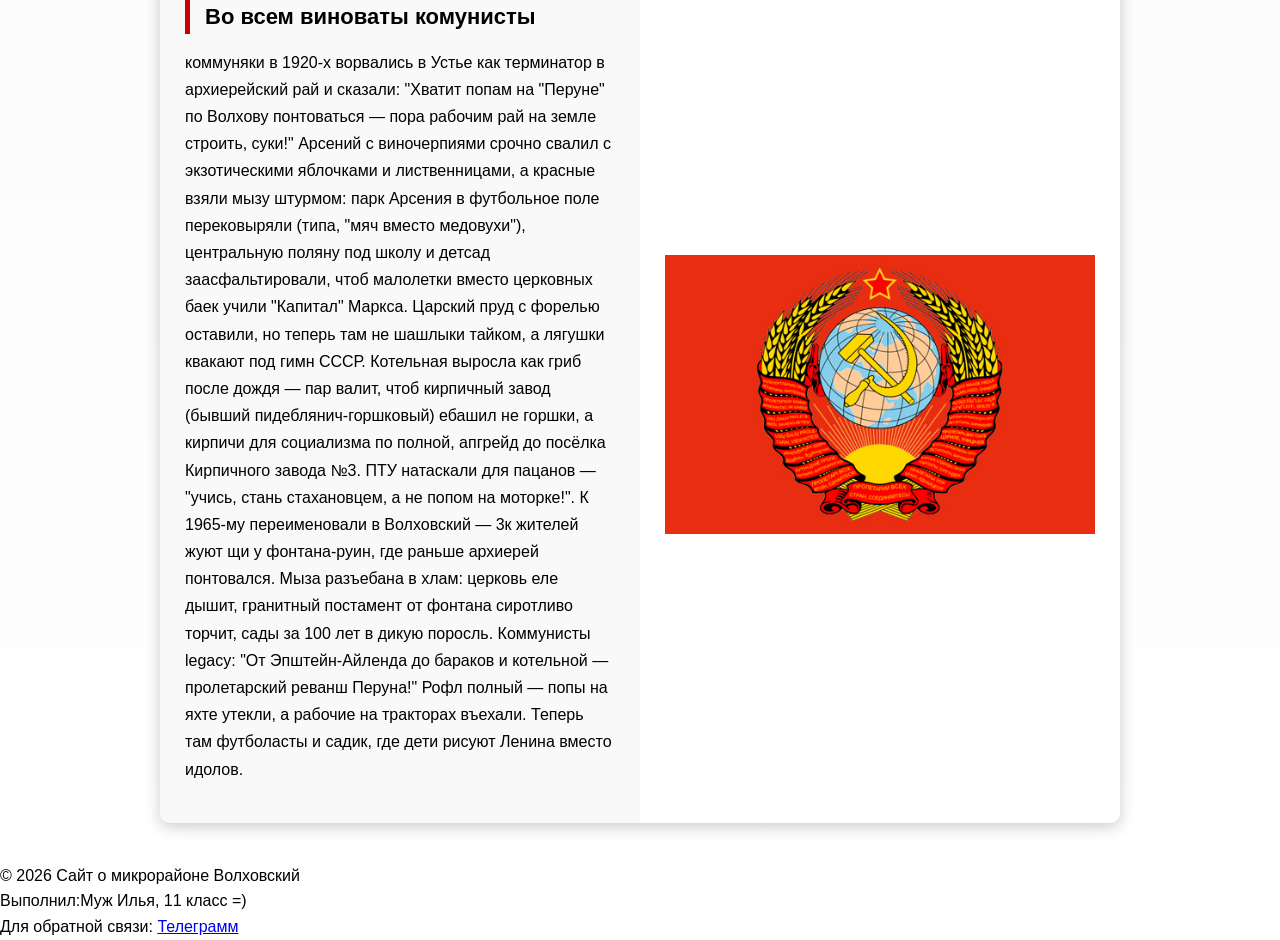
==== commit c692e514: "Update page1.html" ====
--- a/page1.html
+++ b/page1.html
@@ -91,12 +91,12 @@
                     </p>
                 </td>
                 <td class="image-cell">
-                    <img src="images/govno.jpg" alt="Фото 3">
+                    <img src="images/govno.jpg" alt="Фото 3" width="300">
                 </td>
             </tr>
             <tr>
                  <td class="image-cell">
-                    <img src="images/boat.jpg" alt="Фото 3">
+                    <img src="images/boat.jpg" alt="Фото 3" width="300">
                 </td>
             </tr>
         </table>
@@ -112,7 +112,7 @@
                         Мыза разъебана в хлам: церковь еле дышит, гранитный постамент от фонтана сиротливо торчит, сады за 100 лет в дикую поросль. Коммунисты legacy: "От Эпштейн-Айленда до бараков и котельной — пролетарский реванш Перуна!" Рофл полный — попы на яхте утекли, а рабочие на тракторах въехали. Теперь там футболасты и садик, где дети рисуют Ленина вместо идолов. </p>
                 </td>
                 <td class="image-cell">
-                    <img src="https://via.placeholder.com/400x300" alt="Фото 3">
+                    <img src="images/photo1.jpg" alt="Фото 3" width="300">
                 </td>
             </tr>
         </table>
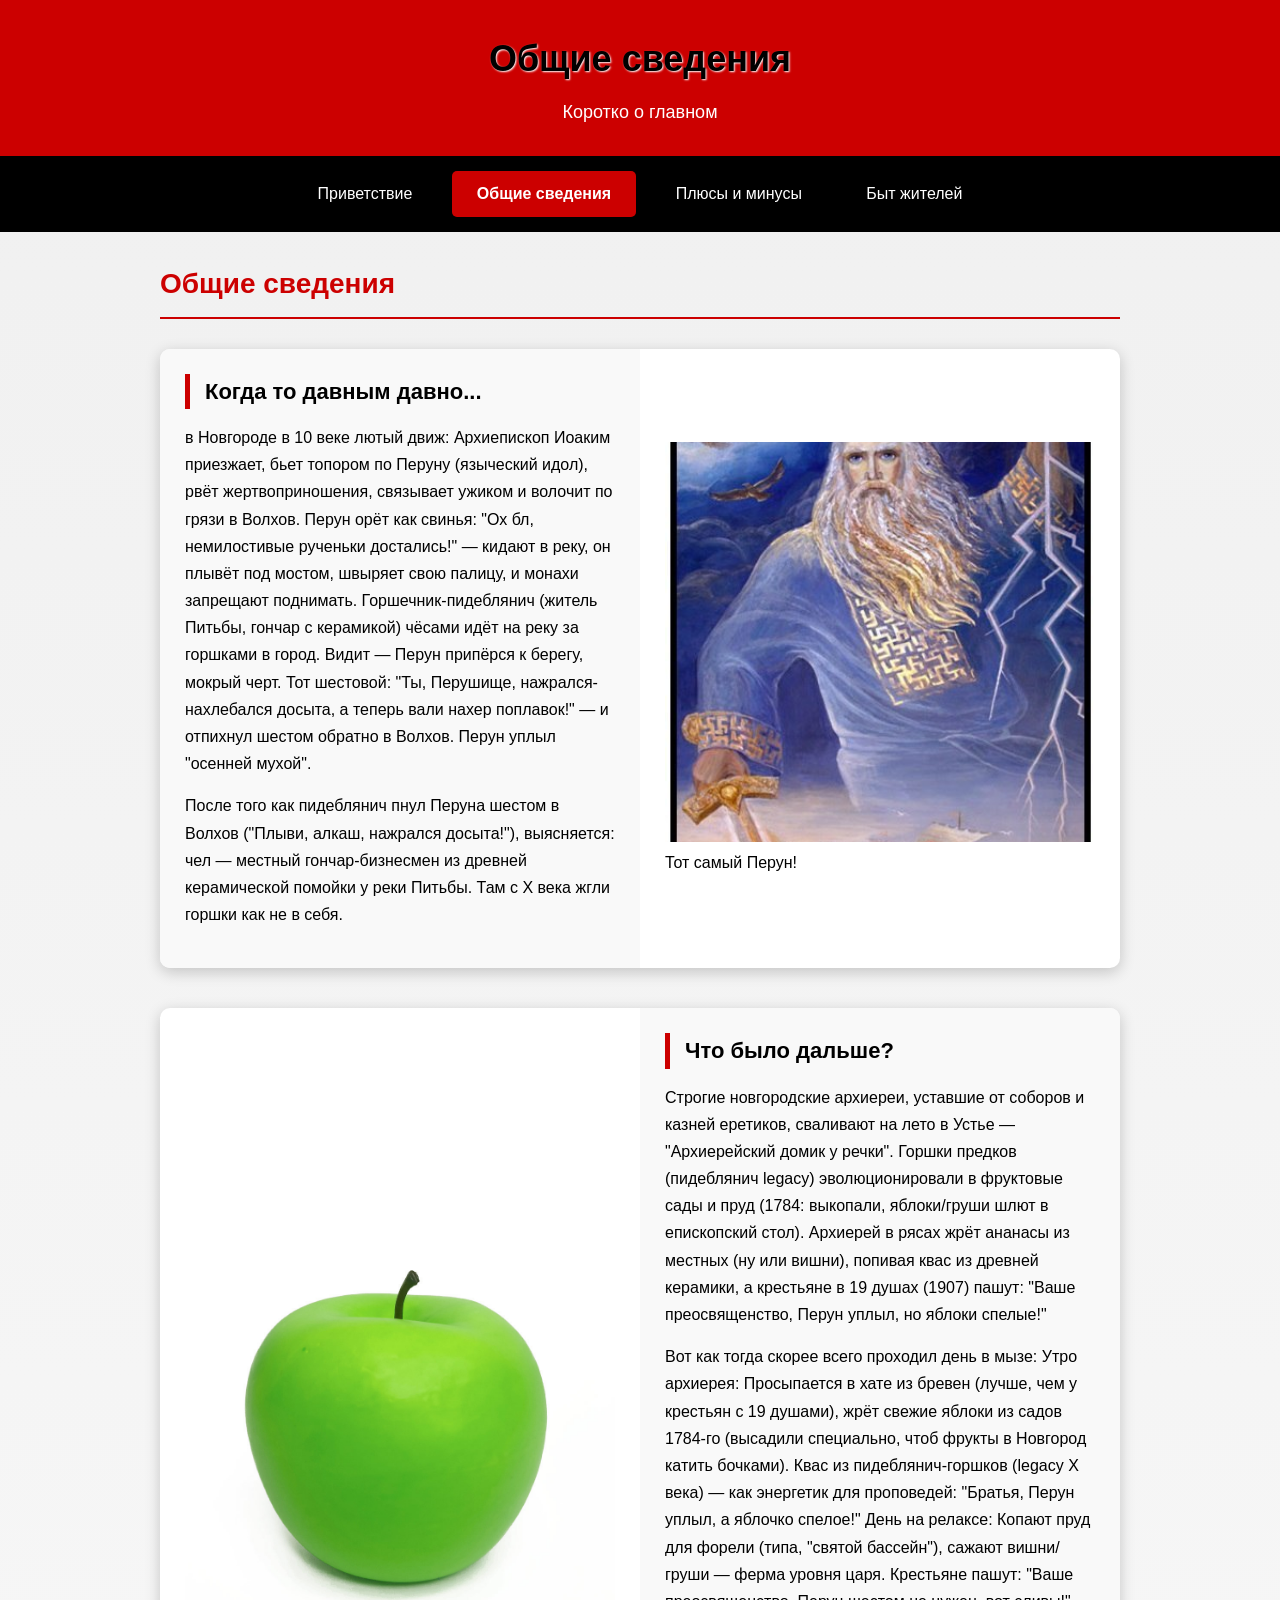
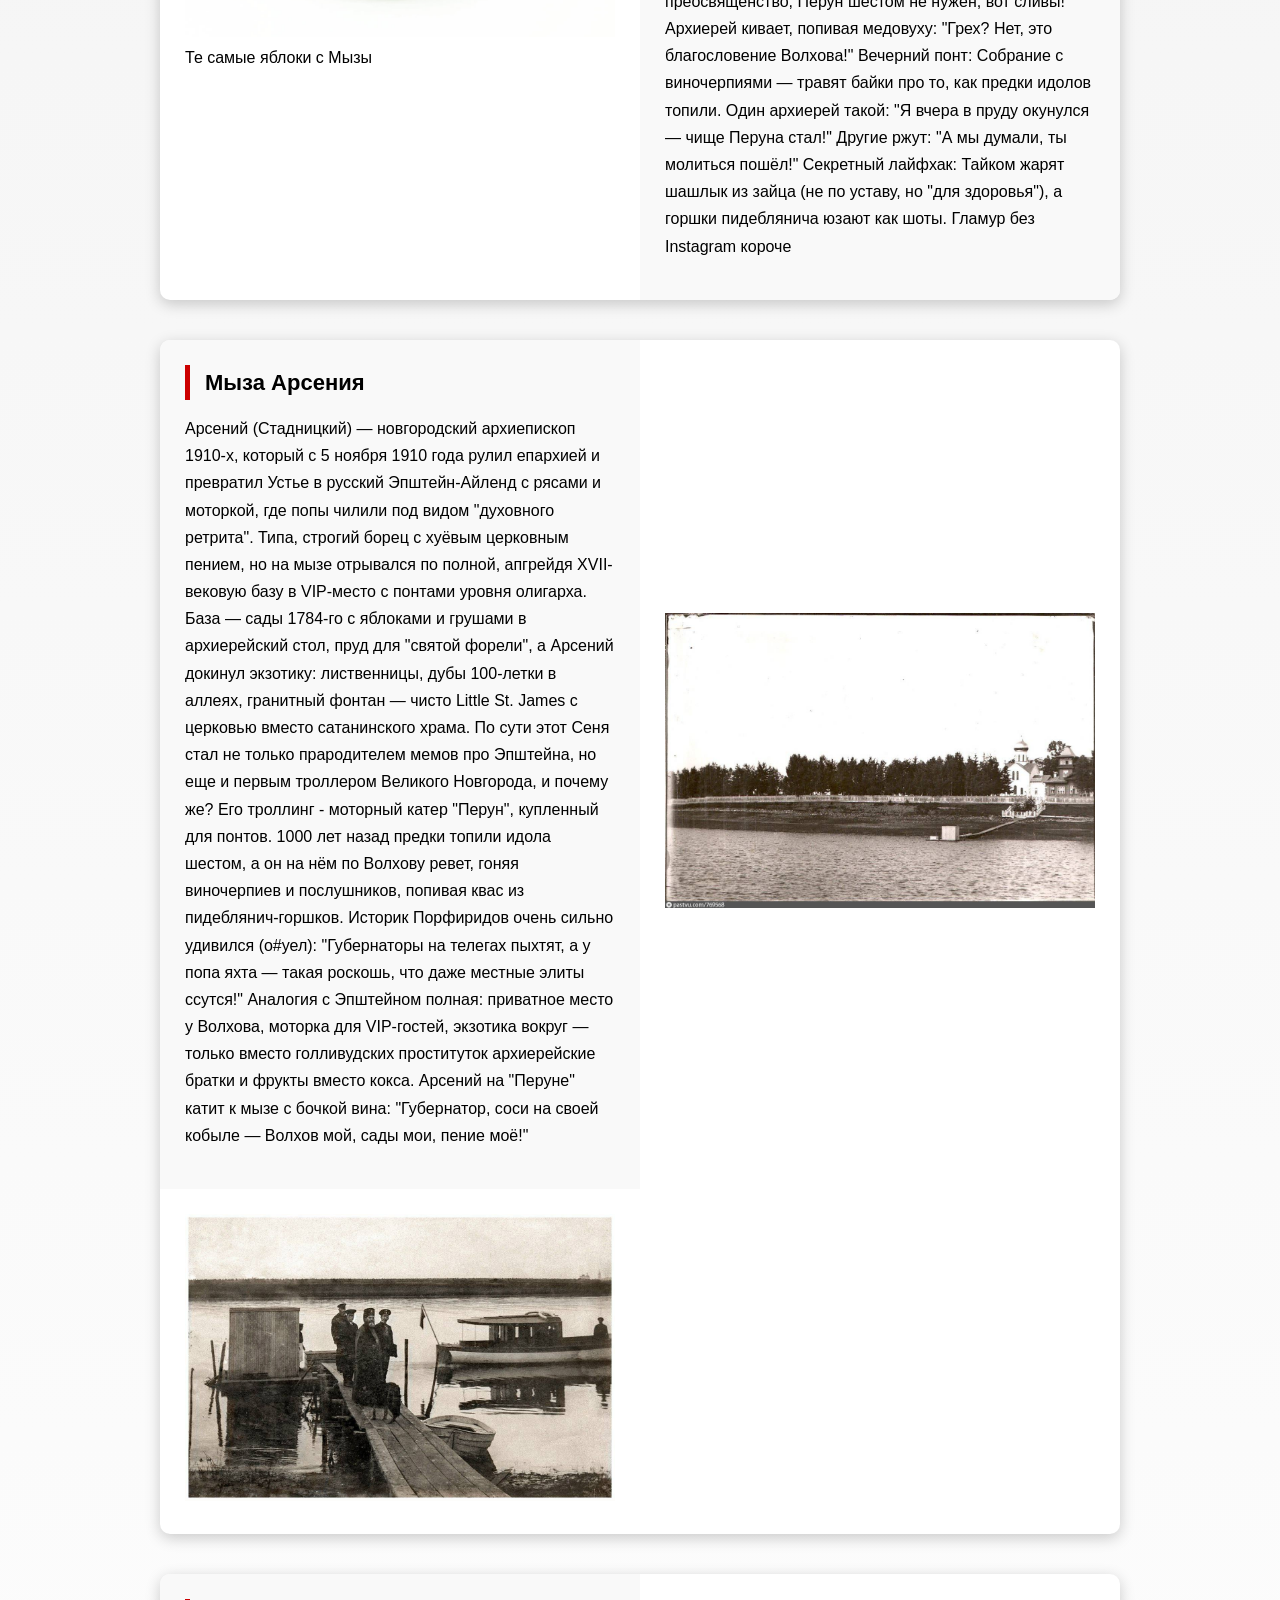
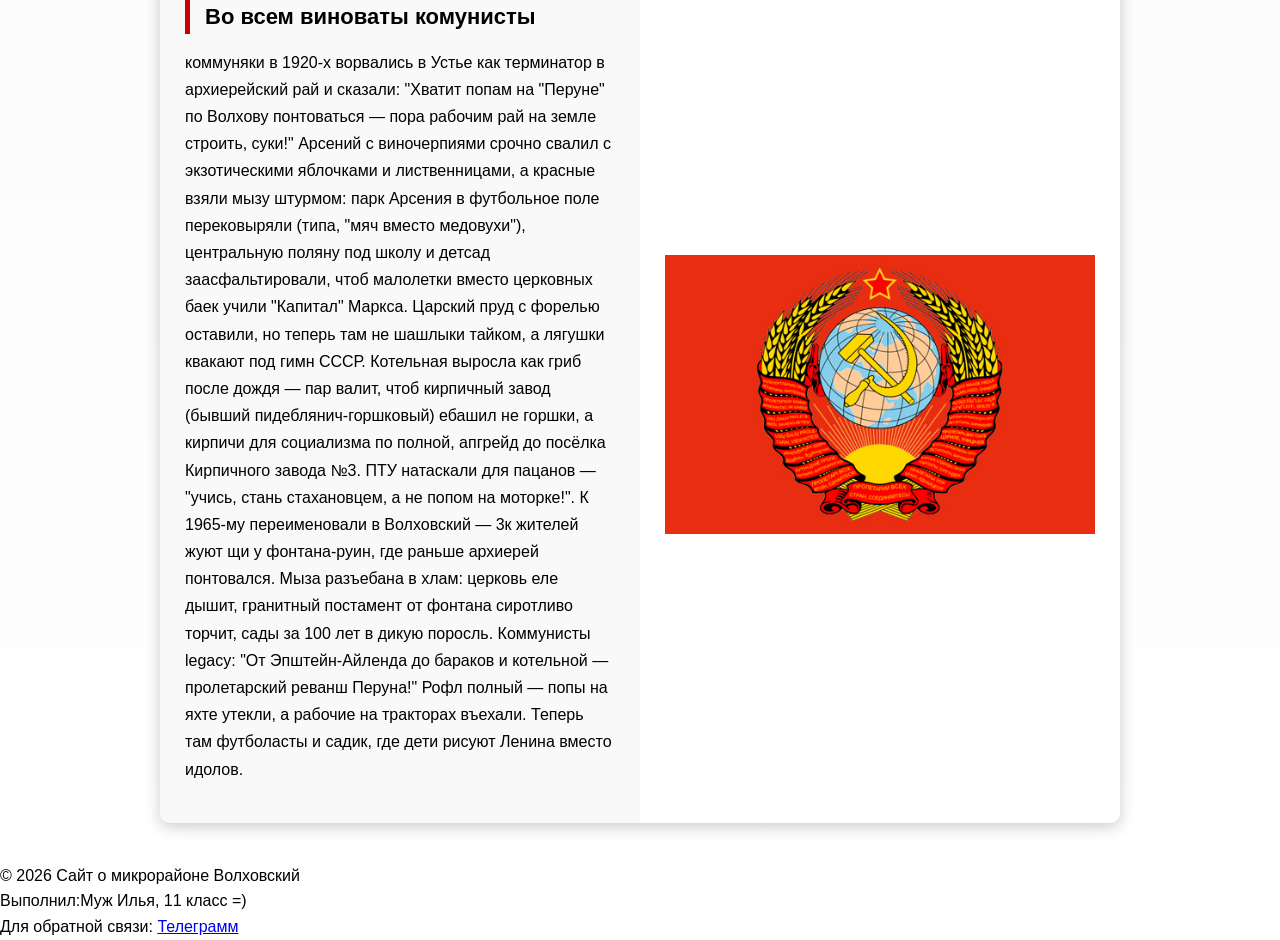
==== commit 348198e8: "222" ====
--- a/page1.html
+++ b/page1.html
@@ -42,8 +42,8 @@
                 </td>
                 <td class="image-cell">
                
-                    <img src="https://via.placeholder.com/400x300" alt="Фото 1">
-                    <p class="photo-caption">Подпись к фото 1</p>
+                    <img src="images/perun.jpg" alt="Фото 1">
+                    <p class="photo-caption">Тот самый Перун!</p>
                 </td>
             </tr>
         </table>
@@ -51,8 +51,8 @@
         <table class="content-table">
             <tr>
                 <td class="image-cell">
-                    <img src="https://via.placeholder.com/400x300" alt="Фото 2">
-                    <p class="photo-caption">Подпись к фото 2</p>
+                    <img src="images/gimno.jpg" alt="Фото 2">
+                    <p class="photo-caption">Те самые яблоки с Мызы</p>
                 </td>
                 <td class="text-cell">
                     <h3>Что было дальше?</h3>
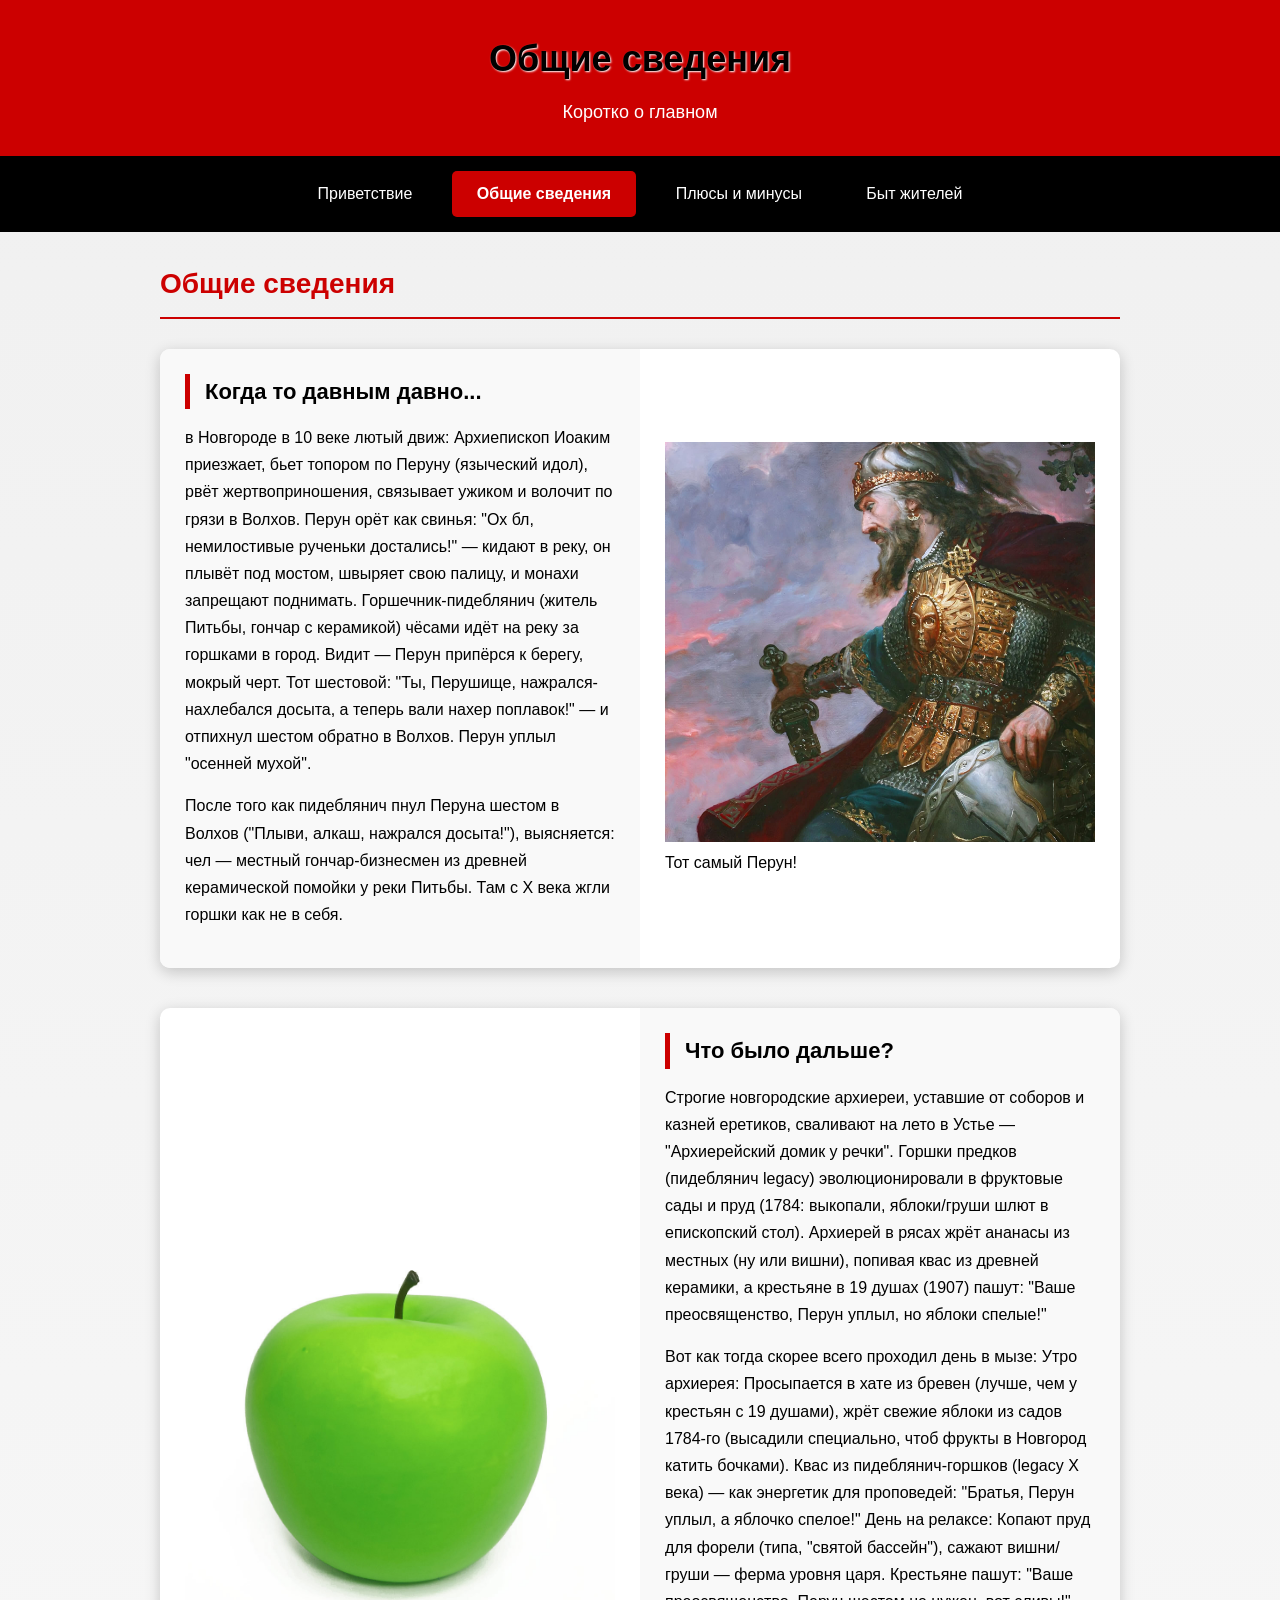
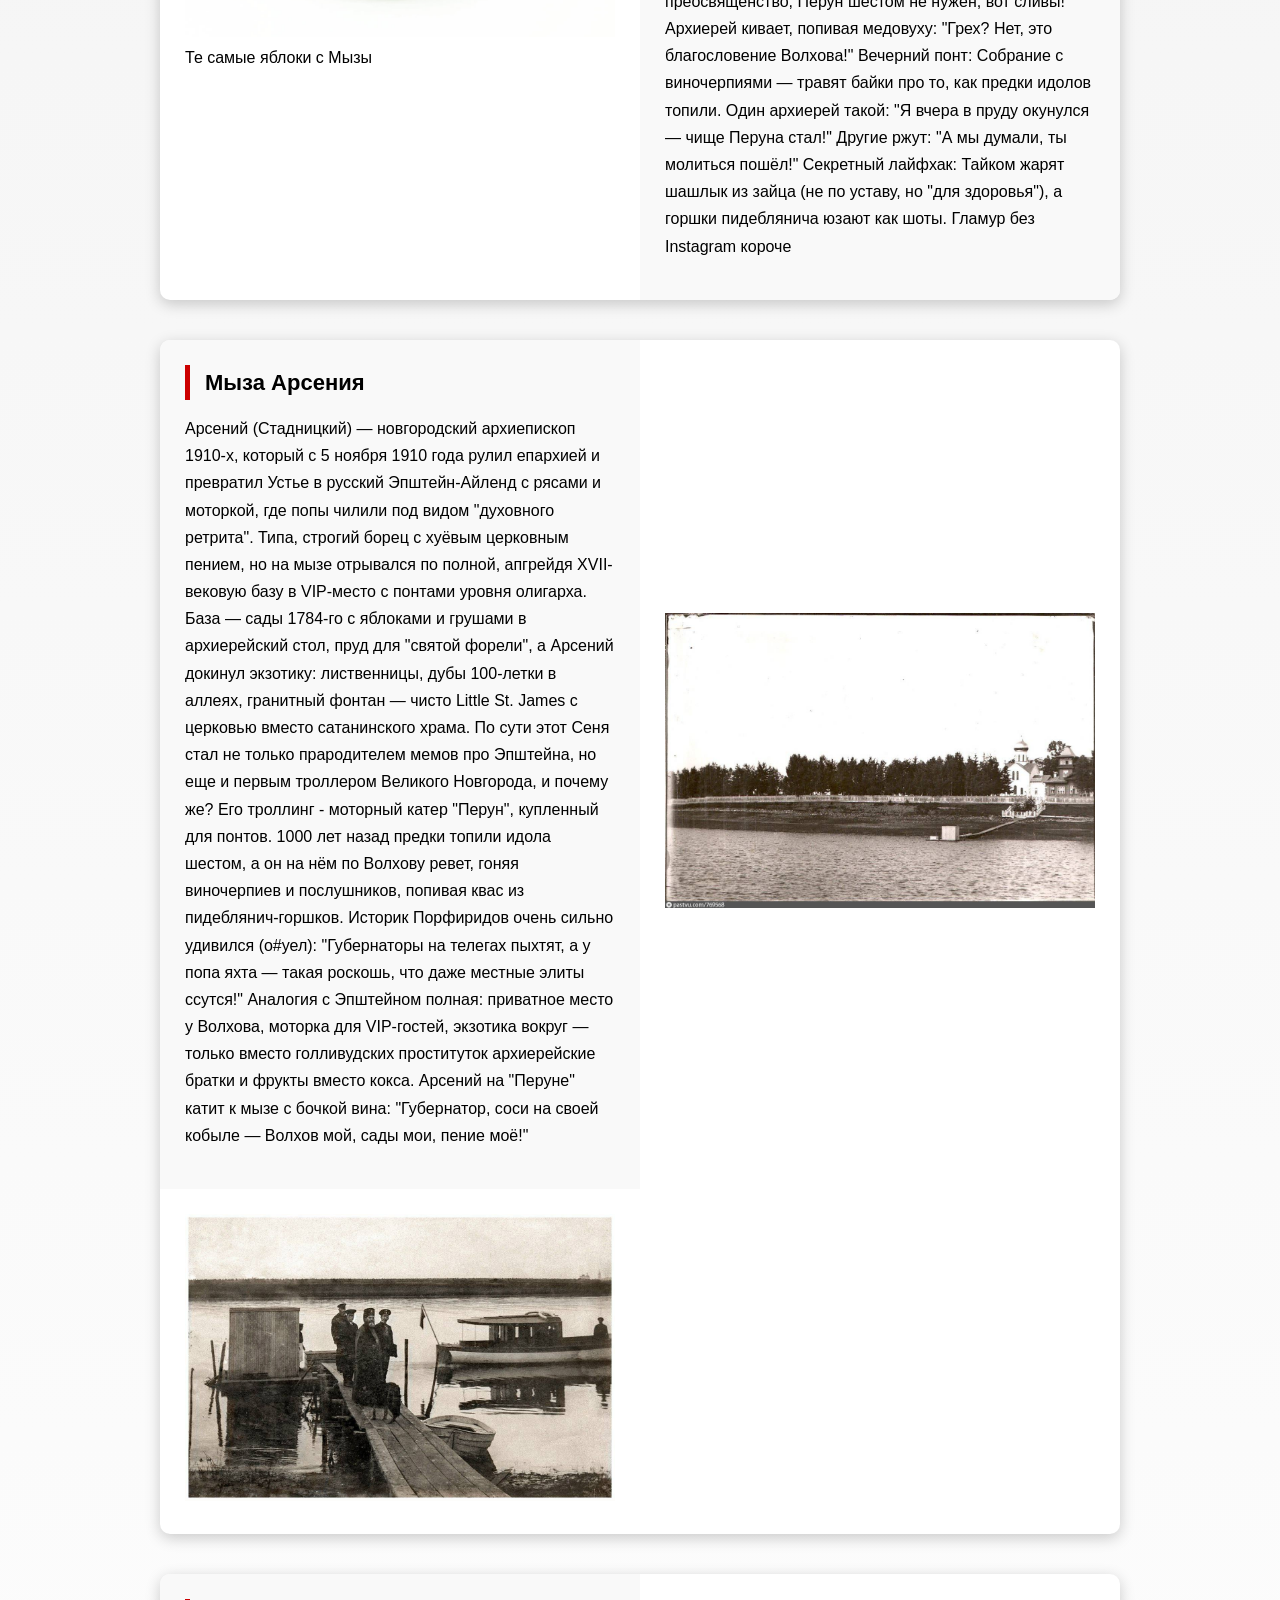
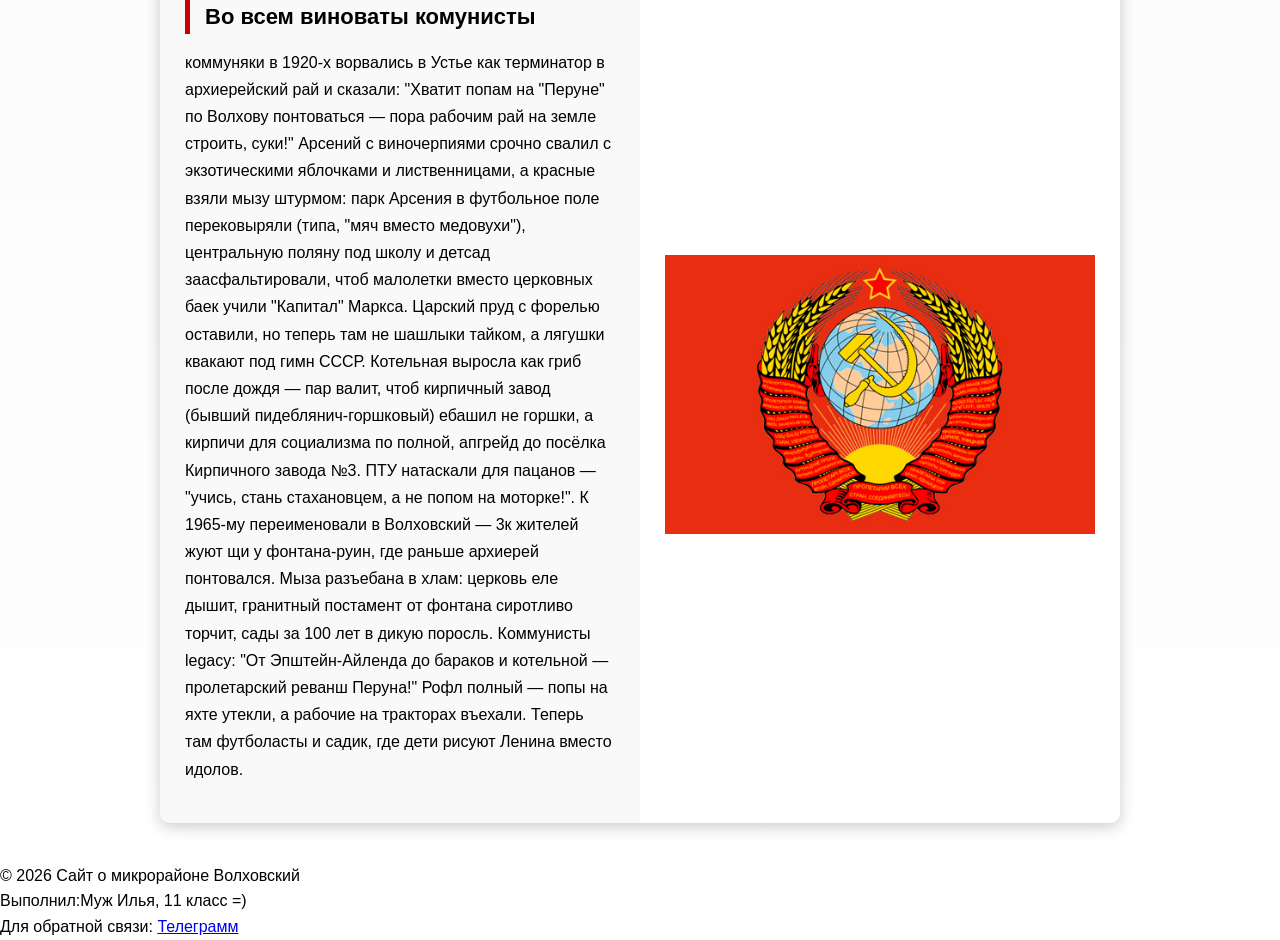
==== commit 5bbf6f57: "5" ====
--- a/page1.html
+++ b/page1.html
@@ -42,7 +42,7 @@
                 </td>
                 <td class="image-cell">
                
-                    <img src="images/perun.jpg" alt="Фото 1">
+                    <img src="images/kuk.jpg" alt="Фото 1">
                     <p class="photo-caption">Тот самый Перун!</p>
                 </td>
             </tr>
